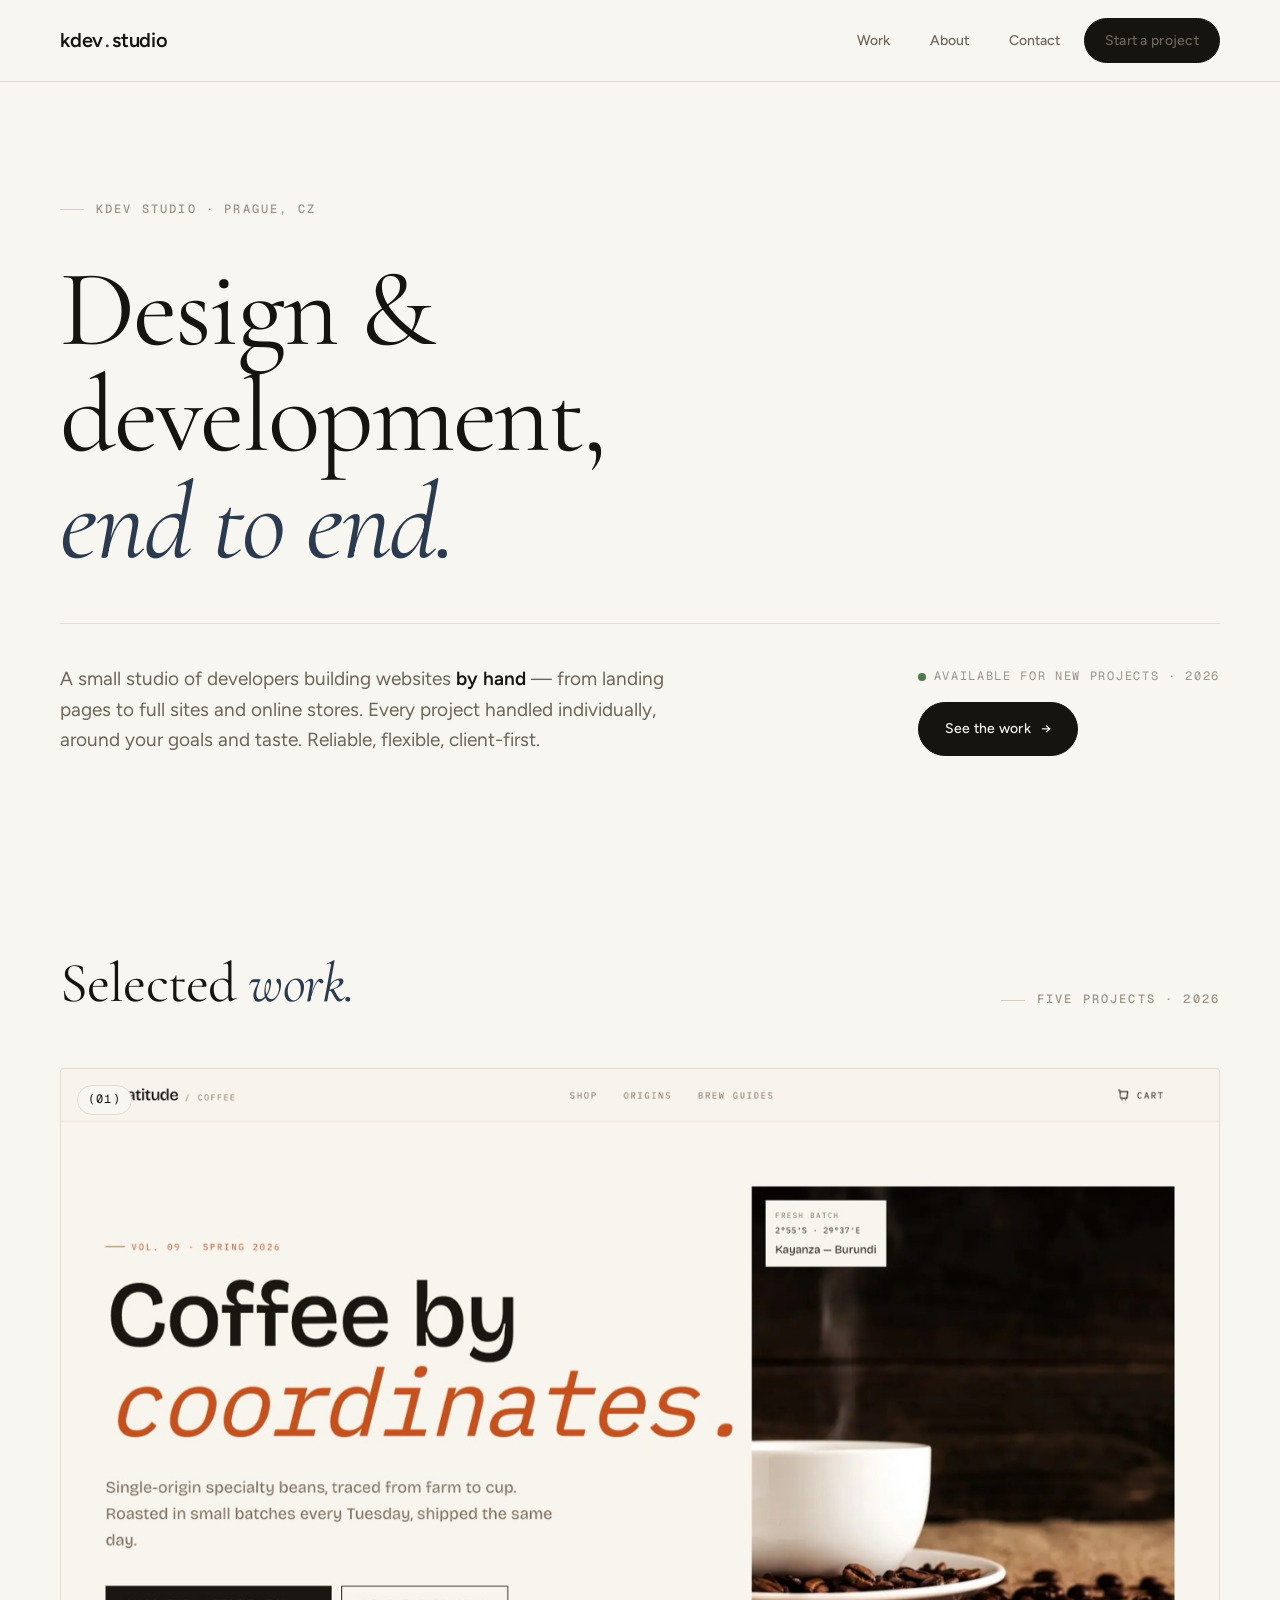
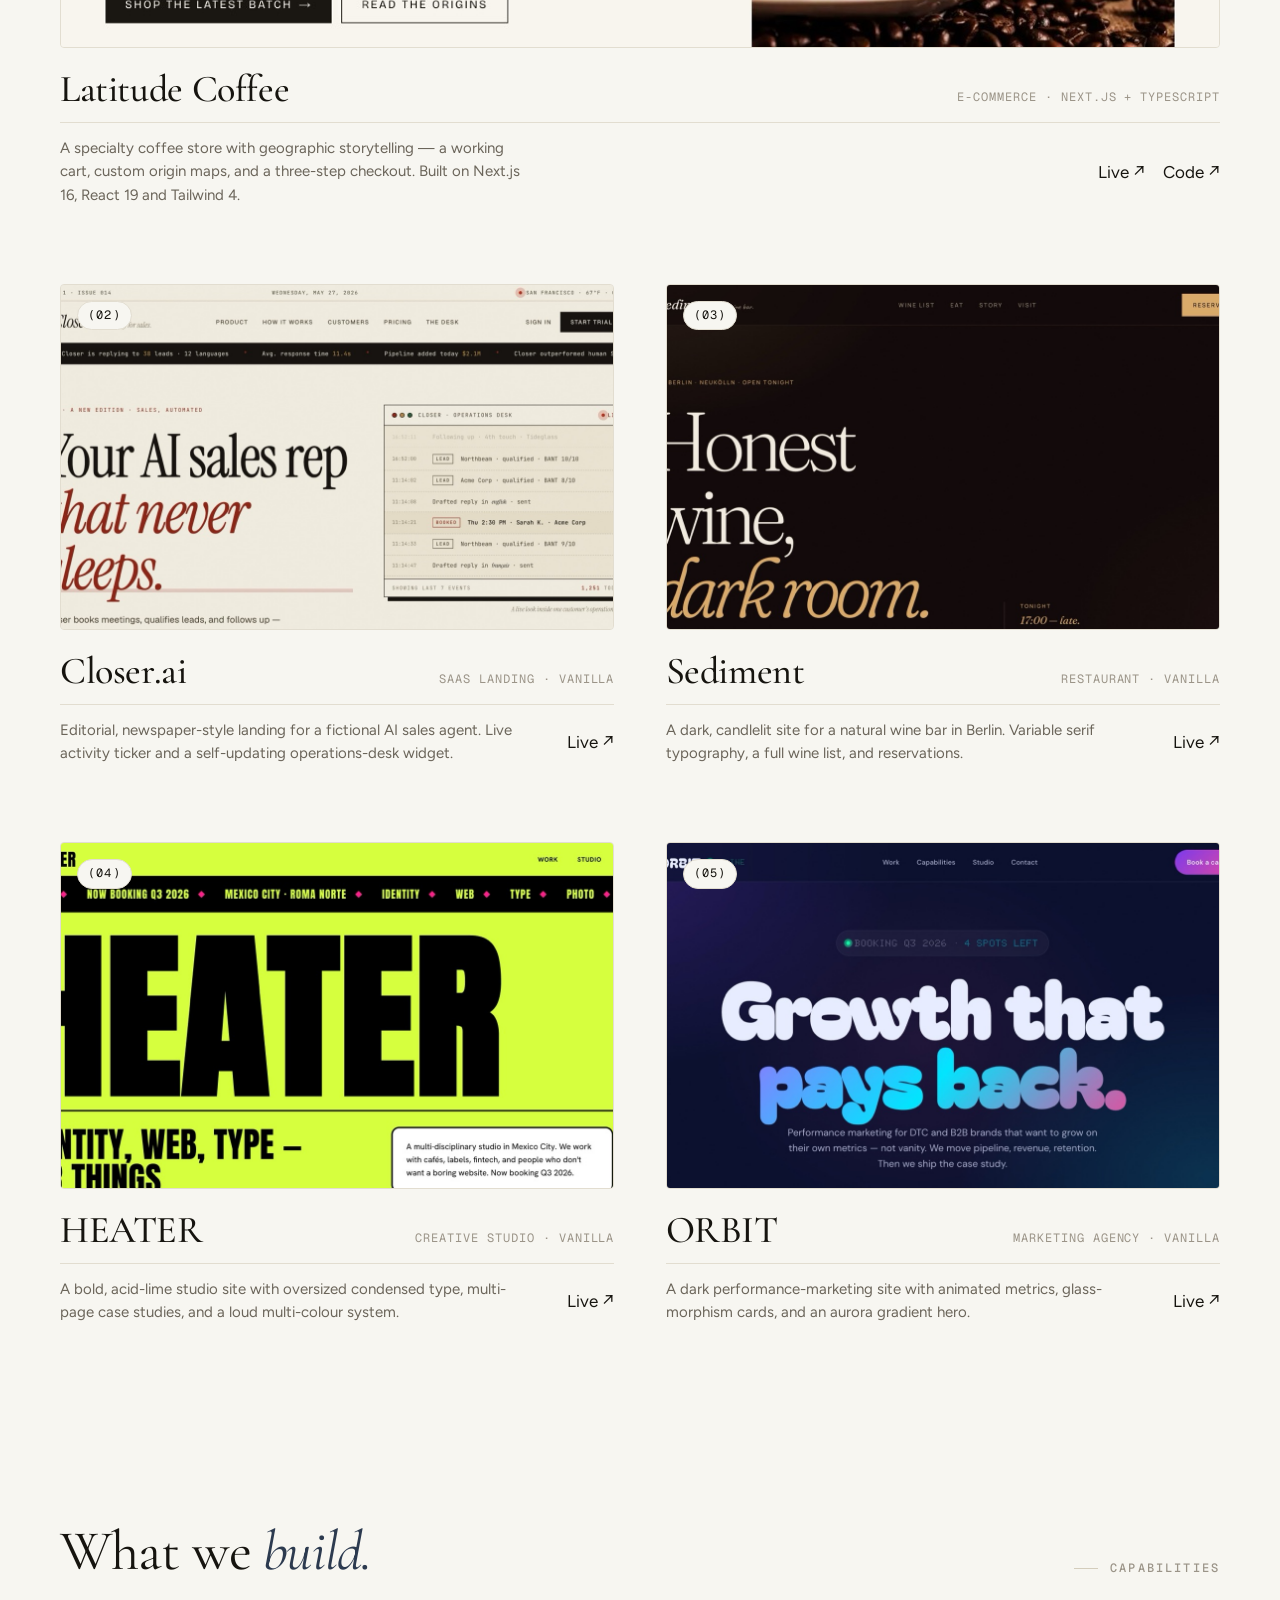
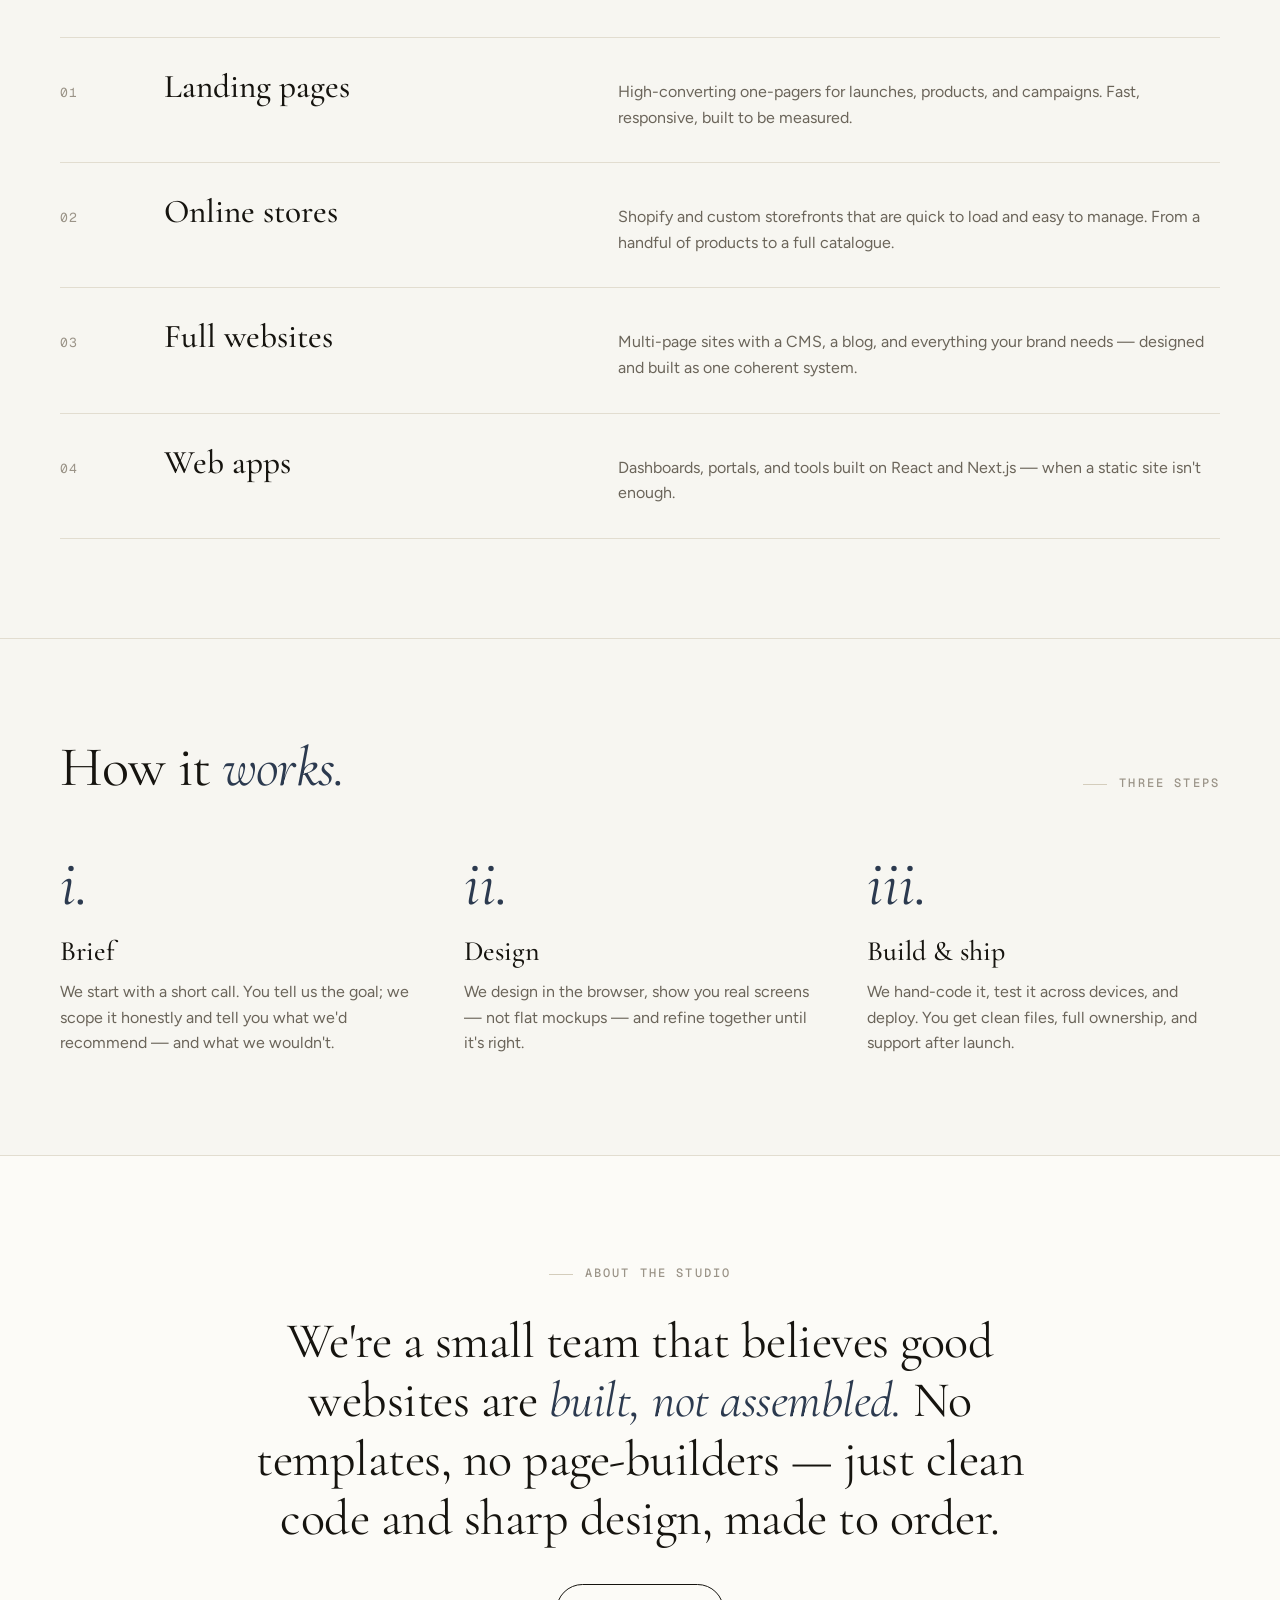
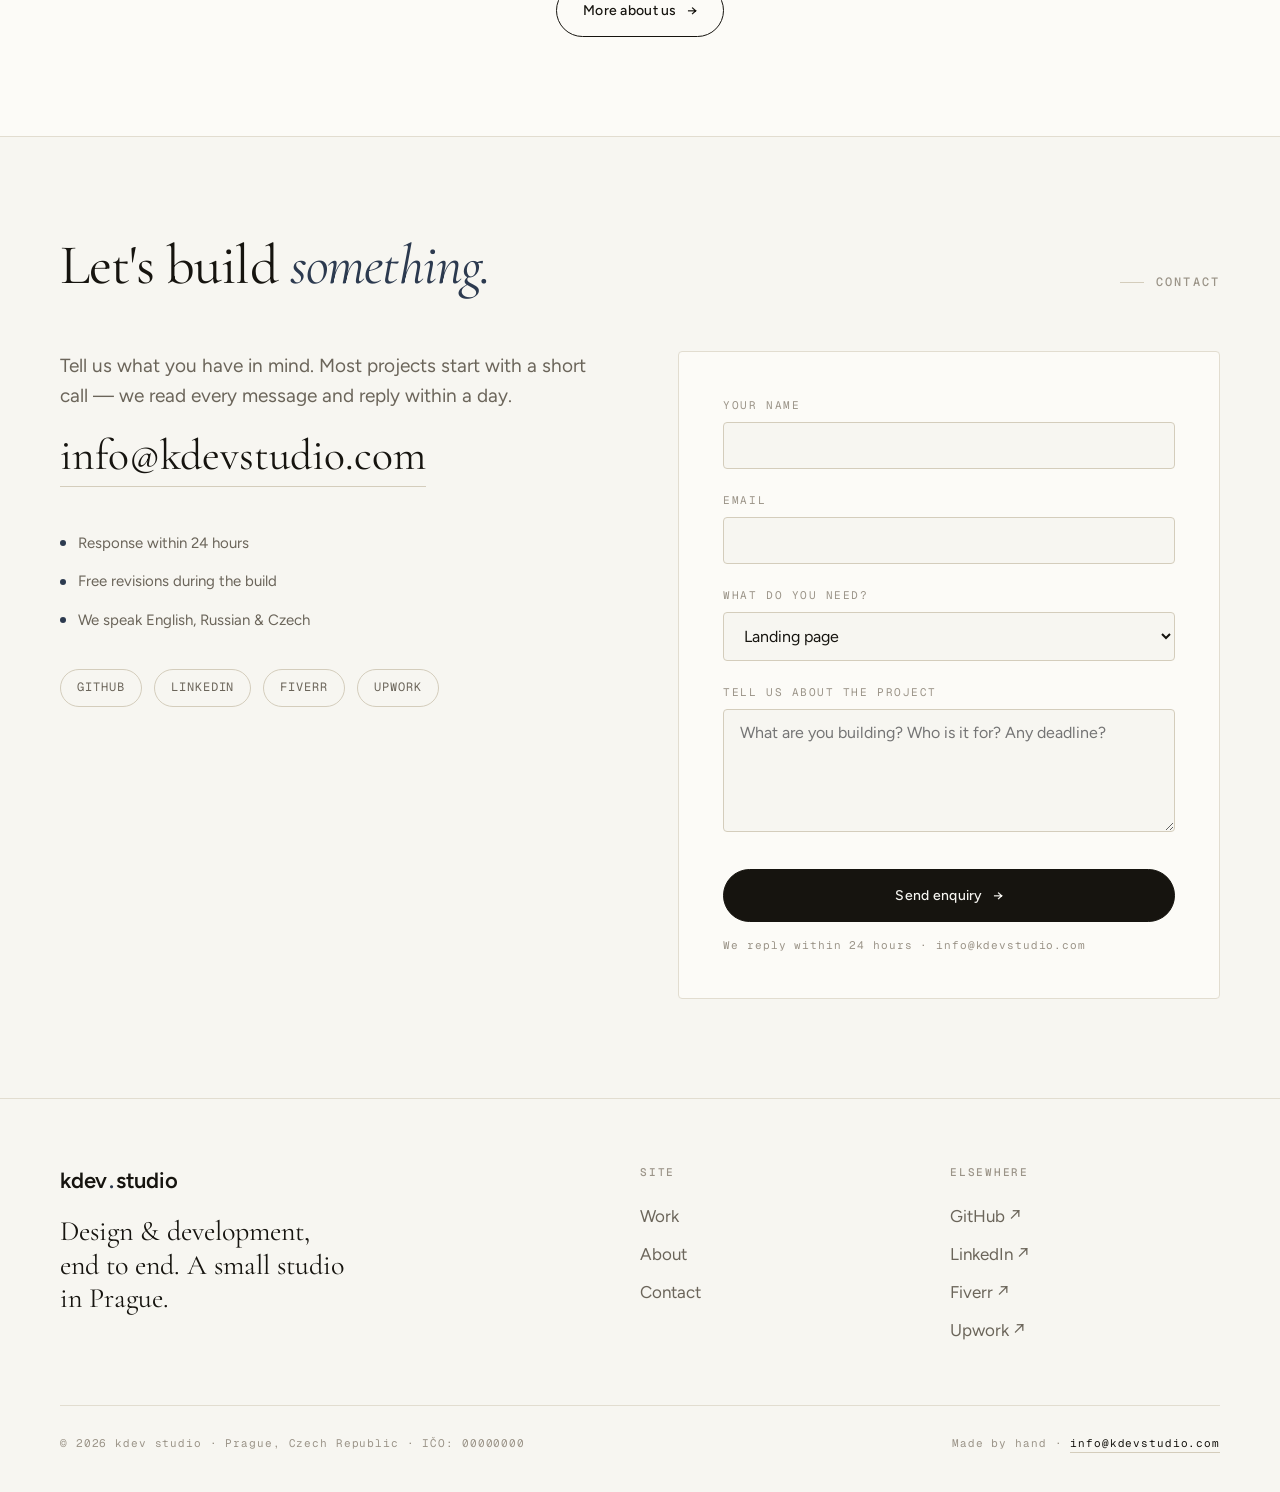
==== index.html @ 267a888e "init: kdev studio portfolio site Portfolio site for kdev studio — a small dev team in Prague. Galler" ====
<!DOCTYPE html>
<html lang="en">
<head>
  <meta charset="UTF-8" />
  <meta name="viewport" content="width=device-width, initial-scale=1" />
  <title>kdev studio — Design &amp; development, end to end.</title>
  <meta name="description" content="kdev studio is a small team of developers building websites by hand — landing pages, online stores, and full sites. Based in Prague. Reliable, flexible, client-first." />
  <link rel="icon" type="image/svg+xml" href="favicon.svg" />

  <meta property="og:title" content="kdev studio — Design & development, end to end." />
  <meta property="og:description" content="A small studio of developers building websites by hand. Landing pages, online stores, full sites. Prague." />
  <meta property="og:type" content="website" />

  <link rel="preconnect" href="https://fonts.googleapis.com" />
  <link rel="preconnect" href="https://fonts.gstatic.com" crossorigin />
  <link href="https://fonts.googleapis.com/css2?family=Cormorant+Garamond:ital,wght@0,400;0,500;0,600;1,400;1,500;1,600&family=Figtree:wght@300;400;500;600&family=Geist+Mono:wght@400;500&display=swap" rel="stylesheet" />

  <script>document.documentElement.classList.add('js');</script>
  <link rel="stylesheet" href="styles.css" />

  <script type="application/ld+json">
  {
    "@context": "https://schema.org",
    "@type": "Organization",
    "name": "kdev studio",
    "url": "https://kdevstudio.com",
    "email": "info@kdevstudio.com",
    "description": "A small studio of developers building websites by hand — landing pages, online stores, and full sites.",
    "address": {
      "@type": "PostalAddress",
      "addressLocality": "Prague",
      "addressCountry": "CZ"
    }
  }
  </script>
</head>
<body>

  <!-- ============================ HEADER ============================ -->
  <header class="site-header">
    <div class="site-header__inner">
      <a href="/" class="brand"><span>kdev</span><span class="brand__dot">.</span><span>studio</span></a>
      <nav class="site-nav" aria-label="Primary">
        <a href="#work">Work</a>
        <a href="about.html">About</a>
        <a href="#contact">Contact</a>
        <a href="#contact" class="btn btn--solid">Start a project</a>
      </nav>
      <button class="menu-toggle" aria-label="Toggle menu" aria-expanded="false">
        <svg width="18" height="18" viewBox="0 0 18 18" aria-hidden="true"><path d="M2 5h14M2 9h14M2 13h14" stroke="currentColor" stroke-width="1.6" fill="none"/></svg>
      </button>
    </div>
  </header>

  <main>

    <!-- ============================ HERO ============================ -->
    <section class="hero">
      <div class="hero__inner">
        <p class="eyebrow hero__eyebrow">kdev studio · Prague, CZ</p>
        <h1 class="hero__title">Design &amp; development, <em>end to end.</em></h1>

        <div class="hero__bottom">
          <p class="hero__lead">
            A small studio of developers building websites <strong>by hand</strong> — from landing pages to full sites and online stores. Every project handled individually, around your goals and taste. Reliable, flexible, client-first.
          </p>
          <div class="hero__cta">
            <span class="hero__status">Available for new projects · 2026</span>
            <a href="#work" class="btn btn--solid">See the work <span class="arrow">→</span></a>
          </div>
        </div>
      </div>
    </section>

    <!-- ============================ SELECTED WORK ============================ -->
    <section class="section" id="work">
      <div class="wrap">
        <header class="section__head">
          <h2 class="section__title">Selected <em>work.</em></h2>
          <p class="eyebrow">Five projects · 2026</p>
        </header>

        <div class="cases">

          <!-- CASE 01 — feature/wide -->
          <a class="case case--wide" href="https://latitude-coffee.vercel.app/" target="_blank" rel="noopener">
            <div class="case__frame">
              <img class="case__img" src="assets/02-latitude.jpeg" alt="Latitude Coffee — e-commerce store homepage" loading="eager" />
              <span class="case__index">(01)</span>
            </div>
            <div class="case__meta">
              <span class="case__name">Latitude Coffee</span>
              <span class="case__type">E-commerce · Next.js + TypeScript</span>
            </div>
            <div class="case__foot">
              <p class="case__desc">A specialty coffee store with geographic storytelling — a working cart, custom origin maps, and a three-step checkout. Built on Next.js 16, React 19 and Tailwind 4.</p>
              <span class="case__links">
                <span>Live ↗</span>
                <span onclick="event.preventDefault();window.open('https://github.com/KlaosY/latitude-coffee','_blank')">Code ↗</span>
              </span>
            </div>
          </a>

          <!-- CASE 02 -->
          <a class="case" href="https://closer-ai-landing.vercel.app/" target="_blank" rel="noopener">
            <div class="case__frame">
              <img class="case__img" src="assets/01-closer.jpeg" alt="Closer.ai — AI SaaS landing page" />
              <span class="case__index">(02)</span>
            </div>
            <div class="case__meta">
              <span class="case__name">Closer.ai</span>
              <span class="case__type">SaaS landing · Vanilla</span>
            </div>
            <div class="case__foot">
              <p class="case__desc">Editorial, newspaper-style landing for a fictional AI sales agent. Live activity ticker and a self-updating operations-desk widget.</p>
              <span class="case__links"><span>Live ↗</span></span>
            </div>
          </a>

          <!-- CASE 03 -->
          <a class="case" href="https://sediment-wine-bar-psi.vercel.app/" target="_blank" rel="noopener">
            <div class="case__frame">
              <img class="case__img" src="assets/03-sediment.jpeg" alt="Sediment — natural wine bar website" />
              <span class="case__index">(03)</span>
            </div>
            <div class="case__meta">
              <span class="case__name">Sediment</span>
              <span class="case__type">Restaurant · Vanilla</span>
            </div>
            <div class="case__foot">
              <p class="case__desc">A dark, candlelit site for a natural wine bar in Berlin. Variable serif typography, a full wine list, and reservations.</p>
              <span class="case__links"><span>Live ↗</span></span>
            </div>
          </a>

          <!-- CASE 04 -->
          <a class="case" href="https://heater-studio.vercel.app/" target="_blank" rel="noopener">
            <div class="case__frame">
              <img class="case__img" src="assets/04-heater.jpeg" alt="HEATER — creative studio website" />
              <span class="case__index">(04)</span>
            </div>
            <div class="case__meta">
              <span class="case__name">HEATER</span>
              <span class="case__type">Creative studio · Vanilla</span>
            </div>
            <div class="case__foot">
              <p class="case__desc">A bold, acid-lime studio site with oversized condensed type, multi-page case studies, and a loud multi-colour system.</p>
              <span class="case__links"><span>Live ↗</span></span>
            </div>
          </a>

          <!-- CASE 05 -->
          <a class="case" href="https://heater-studio-l91k.vercel.app/" target="_blank" rel="noopener">
            <div class="case__frame">
              <img class="case__img" src="assets/05-orbit.jpeg" alt="ORBIT — performance marketing agency website" />
              <span class="case__index">(05)</span>
            </div>
            <div class="case__meta">
              <span class="case__name">ORBIT</span>
              <span class="case__type">Marketing agency · Vanilla</span>
            </div>
            <div class="case__foot">
              <p class="case__desc">A dark performance-marketing site with animated metrics, glass-morphism cards, and an aurora gradient hero.</p>
              <span class="case__links"><span>Live ↗</span></span>
            </div>
          </a>

        </div>
      </div>
    </section>

    <!-- ============================ CAPABILITIES ============================ -->
    <section class="section" id="services">
      <div class="wrap">
        <header class="section__head">
          <h2 class="section__title">What we <em>build.</em></h2>
          <p class="eyebrow">Capabilities</p>
        </header>

        <div class="caps">
          <div class="cap reveal">
            <span class="cap__num">01</span>
            <h3 class="cap__name">Landing pages</h3>
            <p class="cap__desc">High-converting one-pagers for launches, products, and campaigns. Fast, responsive, built to be measured.</p>
          </div>
          <div class="cap reveal">
            <span class="cap__num">02</span>
            <h3 class="cap__name">Online stores</h3>
            <p class="cap__desc">Shopify and custom storefronts that are quick to load and easy to manage. From a handful of products to a full catalogue.</p>
          </div>
          <div class="cap reveal">
            <span class="cap__num">03</span>
            <h3 class="cap__name">Full websites</h3>
            <p class="cap__desc">Multi-page sites with a CMS, a blog, and everything your brand needs — designed and built as one coherent system.</p>
          </div>
          <div class="cap reveal">
            <span class="cap__num">04</span>
            <h3 class="cap__name">Web apps</h3>
            <p class="cap__desc">Dashboards, portals, and tools built on React and Next.js — when a static site isn't enough.</p>
          </div>
        </div>
      </div>
    </section>

    <!-- ============================ HOW IT WORKS ============================ -->
    <section class="section" style="border-top: 1px solid var(--hair);">
      <div class="wrap">
        <header class="section__head">
          <h2 class="section__title">How it <em>works.</em></h2>
          <p class="eyebrow">Three steps</p>
        </header>

        <div class="steps">
          <div class="step reveal">
            <div class="step__num">i.</div>
            <h3 class="step__title">Brief</h3>
            <p class="step__desc">We start with a short call. You tell us the goal; we scope it honestly and tell you what we'd recommend — and what we wouldn't.</p>
          </div>
          <div class="step reveal">
            <div class="step__num">ii.</div>
            <h3 class="step__title">Design</h3>
            <p class="step__desc">We design in the browser, show you real screens — not flat mockups — and refine together until it's right.</p>
          </div>
          <div class="step reveal">
            <div class="step__num">iii.</div>
            <h3 class="step__title">Build &amp; ship</h3>
            <p class="step__desc">We hand-code it, test it across devices, and deploy. You get clean files, full ownership, and support after launch.</p>
          </div>
        </div>
      </div>
    </section>

    <!-- ============================ ABOUT TEASER ============================ -->
    <section class="about-teaser">
      <div class="about-teaser__inner">
        <p class="eyebrow" style="justify-content: center; margin-bottom: 28px;">About the studio</p>
        <p class="about-teaser__quote">
          We're a small team that believes good websites are <em>built, not assembled.</em> No templates, no page-builders — just clean code and sharp design, made to order.
        </p>
        <a href="about.html" class="btn">More about us <span class="arrow">→</span></a>
      </div>
    </section>

    <!-- ============================ CONTACT ============================ -->
    <section class="section" id="contact">
      <div class="wrap">
        <header class="section__head">
          <h2 class="section__title">Let's build <em>something.</em></h2>
          <p class="eyebrow">Contact</p>
        </header>

        <div class="contact__grid">
          <div class="contact__aside">
            <p style="font-size: 19px; line-height: 1.6; color: var(--ink-2); max-width: 44ch;">
              Tell us what you have in mind. Most projects start with a short call — we read every message and reply within a day.
            </p>
            <a href="mailto:info@kdevstudio.com" class="contact__email">info@kdevstudio.com</a>

            <ul class="trust">
              <li>Response within 24 hours</li>
              <li>Free revisions during the build</li>
              <li>We speak English, Russian &amp; Czech</li>
            </ul>

            <div class="socials" aria-label="Social profiles">
              <a href="https://github.com/KlaosY" target="_blank" rel="noopener">GitHub</a>
              <!-- TODO: заменить # на реальные ссылки когда профили готовы -->
              <a href="#" data-social="linkedin">LinkedIn</a>
              <a href="#" data-social="fiverr">Fiverr</a>
              <a href="#" data-social="upwork">Upwork</a>
            </div>
          </div>

          <!-- Web3Forms form. Replace access_key value with the real key. -->
          <form class="form" action="https://api.web3forms.com/submit" method="POST">
            <input type="hidden" name="access_key" value="REPLACE_WITH_WEB3FORMS_KEY" />
            <input type="hidden" name="subject" value="New enquiry from kdevstudio.com" />
            <input type="hidden" name="from_name" value="kdev studio website" />
            <!-- honeypot -->
            <input type="checkbox" name="botcheck" class="hp" tabindex="-1" autocomplete="off" />

            <div class="field">
              <label for="f-name">Your name</label>
              <input id="f-name" name="name" type="text" autocomplete="name" required />
            </div>
            <div class="field">
              <label for="f-email">Email</label>
              <input id="f-email" name="email" type="email" autocomplete="email" required />
            </div>
            <div class="field">
              <label for="f-type">What do you need?</label>
              <select id="f-type" name="project_type">
                <option>Landing page</option>
                <option>Online store</option>
                <option>Full website</option>
                <option>Web app</option>
                <option>Not sure yet</option>
              </select>
            </div>
            <div class="field">
              <label for="f-msg">Tell us about the project</label>
              <textarea id="f-msg" name="message" rows="5" placeholder="What are you building? Who is it for? Any deadline?"></textarea>
            </div>

            <button type="submit" class="btn btn--solid form__submit">Send enquiry <span class="arrow">→</span></button>
            <p class="form__note">We reply within 24 hours · info@kdevstudio.com</p>
          </form>

          <div class="form__success" hidden>
            <p class="form__success-title">Thank you.</p>
            <p style="color: var(--ink-2); font-size: 16px; line-height: 1.6;">
              Your message is on its way to us. We'll get back to you within one business day.
            </p>
          </div>
        </div>
      </div>
    </section>

  </main>

  <!-- ============================ FOOTER ============================ -->
  <footer class="site-footer">
    <div class="wrap">
      <div class="site-footer__top">
        <div>
          <a href="/" class="brand" style="font-size: 22px;"><span>kdev</span><span class="brand__dot">.</span><span>studio</span></a>
          <p class="site-footer__brand" style="margin-top: 16px;">Design &amp; development, end to end. A small studio in Prague.</p>
        </div>
        <div>
          <h6>Site</h6>
          <ul>
            <li><a href="#work">Work</a></li>
            <li><a href="about.html">About</a></li>
            <li><a href="#contact">Contact</a></li>
          </ul>
        </div>
        <div>
          <h6>Elsewhere</h6>
          <ul>
            <li><a href="https://github.com/KlaosY" target="_blank" rel="noopener">GitHub ↗</a></li>
            <li><a href="#" data-social="linkedin">LinkedIn ↗</a></li>
            <li><a href="#" data-social="fiverr">Fiverr ↗</a></li>
            <li><a href="#" data-social="upwork">Upwork ↗</a></li>
          </ul>
        </div>
      </div>
      <div class="site-footer__base">
        <p class="site-footer__legal">© 2026 kdev studio · Prague, Czech Republic · IČO: <span data-ico>00000000</span></p>
        <p class="site-footer__legal">Made by hand · <a href="mailto:info@kdevstudio.com" class="link">info@kdevstudio.com</a></p>
      </div>
    </div>
  </footer>

  <script src="main.js"></script>
</body>
</html>
---- styles.css ----
/* =====================================================
   kdev studio — portfolio site
   Aesthetic: gallery minimalism (warm alabaster + ink)
   ─────────────────────────────────────────────────────
   All design tokens live in :root below.
   To re-theme the whole site, edit only :root.
   ===================================================== */

:root {
  /* ---- Surfaces ---- */
  --paper:      #F7F6F1;   /* page background (warm alabaster) */
  --surface:    #FCFBF7;   /* cards, raised areas */
  --surface-2:  #EFEDE4;   /* subtle fills */

  /* ---- Ink ---- */
  --ink:        #16140F;   /* primary text */
  --ink-2:      #6B655A;   /* secondary text */
  --ink-3:      #9B9488;   /* tertiary / captions */

  /* ---- Accent (single, muted) ---- */
  --accent:     #2C3A4F;   /* ink-blue */
  --accent-2:   #46596F;   /* hover */

  /* ---- Lines ---- */
  --hair:       #E2DDD0;   /* hairline borders */
  --hair-2:     #D4CDBC;

  /* ---- Type ---- */
  --serif:  'Cormorant Garamond', Georgia, 'Times New Roman', serif;
  --sans:   'Figtree', -apple-system, BlinkMacSystemFont, system-ui, sans-serif;
  --mono:   'Geist Mono', ui-monospace, Menlo, monospace;

  /* ---- Spacing / layout ---- */
  --container: 1240px;
  --container-narrow: 920px;
  --gutter: 40px;
  --gutter-sm: 22px;
  --section-y: clamp(72px, 11vh, 160px);

  /* ---- Radius ---- */
  --radius: 4px;

  /* ---- Motion ---- */
  --ease: cubic-bezier(.2, .7, .2, 1);
  --dur: 0.45s;
}

/* =====================================================
   Reset
   ===================================================== */

*, *::before, *::after { box-sizing: border-box; margin: 0; padding: 0; }

html { scroll-behavior: smooth; -webkit-text-size-adjust: 100%; }

body {
  background: var(--paper);
  color: var(--ink);
  font-family: var(--sans);
  font-size: 17px;
  font-weight: 400;
  line-height: 1.65;
  -webkit-font-smoothing: antialiased;
  -moz-osx-font-smoothing: grayscale;
  min-height: 100vh;
}

a { color: inherit; text-decoration: none; }
ul, ol { list-style: none; }
img { max-width: 100%; display: block; }
button { font: inherit; cursor: pointer; background: none; border: none; color: inherit; }

::selection { background: var(--accent); color: var(--paper); }

.sr-only {
  position: absolute; width: 1px; height: 1px;
  padding: 0; margin: -1px; overflow: hidden;
  clip: rect(0,0,0,0); white-space: nowrap; border: 0;
}

/* =====================================================
   Reusable primitives
   ===================================================== */

.wrap {
  max-width: var(--container);
  margin: 0 auto;
  padding: 0 var(--gutter);
}

.wrap--narrow { max-width: var(--container-narrow); }

/* eyebrow / small label */
.eyebrow {
  font-family: var(--mono);
  font-size: 12px;
  font-weight: 500;
  letter-spacing: 0.18em;
  text-transform: uppercase;
  color: var(--ink-3);
  display: inline-flex;
  align-items: center;
  gap: 12px;
}
.eyebrow::before {
  content: "";
  width: 24px; height: 1px;
  background: var(--hair-2);
}

/* big serif display heading */
.display {
  font-family: var(--serif);
  font-weight: 400;
  line-height: 1.02;
  letter-spacing: -0.01em;
  color: var(--ink);
}

.display em {
  font-style: italic;
  color: var(--accent);
}

/* hairline divider */
.hr {
  border: 0;
  border-top: 1px solid var(--hair);
}

/* buttons */
.btn {
  display: inline-flex;
  align-items: center;
  gap: 10px;
  padding: 14px 26px;
  font-family: var(--sans);
  font-size: 14px;
  font-weight: 500;
  letter-spacing: 0.02em;
  border: 1px solid var(--ink);
  border-radius: 999px;
  color: var(--ink);
  background: transparent;
  transition: background var(--dur) var(--ease), color var(--dur) var(--ease),
              border-color var(--dur) var(--ease), transform var(--dur) var(--ease);
}
.btn:hover {
  background: var(--ink);
  color: var(--paper);
}

.btn--solid {
  background: var(--ink);
  color: var(--paper);
}
.btn--solid:hover {
  background: var(--accent);
  border-color: var(--accent);
}

.btn .arrow { transition: transform var(--dur) var(--ease); }
.btn:hover .arrow { transform: translateX(4px); }

/* inline text link with underline */
.link {
  color: var(--ink);
  border-bottom: 1px solid var(--hair-2);
  padding-bottom: 2px;
  transition: border-color var(--dur) var(--ease), color var(--dur) var(--ease);
}
.link:hover { border-color: var(--accent); color: var(--accent); }

/* =====================================================
   Header
   ===================================================== */

.site-header {
  position: sticky;
  top: 0;
  z-index: 50;
  background: color-mix(in srgb, var(--paper) 88%, transparent);
  backdrop-filter: blur(10px);
  -webkit-backdrop-filter: blur(10px);
  border-bottom: 1px solid var(--hair);
}

.site-header__inner {
  max-width: var(--container);
  margin: 0 auto;
  padding: 18px var(--gutter);
  display: flex;
  align-items: center;
  justify-content: space-between;
  gap: 24px;
}

.brand {
  display: inline-flex;
  align-items: baseline;
  gap: 2px;
  font-family: var(--sans);
  font-weight: 600;
  font-size: 20px;
  letter-spacing: -0.01em;
  color: var(--ink);
}
.brand__dot { color: var(--accent); }

.site-nav {
  display: flex;
  gap: 8px;
  align-items: center;
}

.site-nav a {
  font-size: 14px;
  font-weight: 500;
  color: var(--ink-2);
  padding: 8px 16px;
  border-radius: 999px;
  transition: color var(--dur) var(--ease), background var(--dur) var(--ease);
}
.site-nav a:hover { color: var(--ink); }
.site-nav a.is-active { color: var(--ink); }

.site-nav .btn { padding: 10px 20px; }

.menu-toggle {
  display: none;
  width: 42px; height: 42px;
  border: 1px solid var(--hair-2);
  border-radius: 999px;
  align-items: center;
  justify-content: center;
}

/* =====================================================
   Hero
   ===================================================== */

.hero {
  padding: clamp(64px, 12vh, 150px) 0 var(--section-y);
}

.hero__inner { max-width: var(--container); margin: 0 auto; padding: 0 var(--gutter); }

.hero__eyebrow { margin-bottom: 36px; }

.hero__title {
  font-family: var(--serif);
  font-weight: 400;
  font-size: clamp(48px, 8.5vw, 132px);
  line-height: 0.98;
  letter-spacing: -0.02em;
  color: var(--ink);
  max-width: 14ch;
  text-wrap: balance;
}

.hero__title em {
  font-style: italic;
  color: var(--accent);
}

.hero__bottom {
  margin-top: 48px;
  display: grid;
  grid-template-columns: 1fr auto;
  gap: 40px;
  align-items: end;
  padding-top: 40px;
  border-top: 1px solid var(--hair);
}

.hero__lead {
  font-size: 19px;
  line-height: 1.6;
  color: var(--ink-2);
  max-width: 52ch;
}

.hero__lead strong { color: var(--ink); font-weight: 600; }

.hero__cta {
  display: flex;
  flex-direction: column;
  gap: 16px;
  align-items: flex-start;
}

.hero__status {
  font-family: var(--mono);
  font-size: 12px;
  letter-spacing: 0.14em;
  text-transform: uppercase;
  color: var(--ink-3);
  display: inline-flex;
  align-items: center;
  gap: 8px;
}
.hero__status::before {
  content: "";
  width: 8px; height: 8px;
  border-radius: 50%;
  background: #4E7A4E;
  box-shadow: 0 0 0 0 rgba(78,122,78,0.5);
  animation: pulse 2.4s var(--ease) infinite;
}
@keyframes pulse {
  0%   { box-shadow: 0 0 0 0 rgba(78,122,78,0.45); }
  70%  { box-shadow: 0 0 0 8px rgba(78,122,78,0); }
  100% { box-shadow: 0 0 0 0 rgba(78,122,78,0); }
}

/* =====================================================
   Section scaffolding
   ===================================================== */

.section { padding: var(--section-y) 0; }

.section__head {
  display: flex;
  align-items: baseline;
  justify-content: space-between;
  gap: 32px;
  margin-bottom: 56px;
  flex-wrap: wrap;
}

.section__title {
  font-family: var(--serif);
  font-weight: 400;
  font-size: clamp(34px, 4.4vw, 60px);
  line-height: 1.04;
  letter-spacing: -0.015em;
  color: var(--ink);
  max-width: 18ch;
  text-wrap: balance;
}
.section__title em { font-style: italic; color: var(--accent); }

/* =====================================================
   Selected work — case gallery
   Each .case is a self-contained, copy-pasteable block.
   To add a 6th project: duplicate one .case and edit.
   ===================================================== */

.cases {
  display: grid;
  grid-template-columns: 1fr 1fr;
  gap: clamp(40px, 6vw, 88px) clamp(32px, 4vw, 56px);
}

/* feature case spans full width */
.case--wide { grid-column: 1 / -1; }

.case {
  display: block;
}

.case__frame {
  position: relative;
  overflow: hidden;
  border: 1px solid var(--hair);
  border-radius: var(--radius);
  background: var(--surface-2);
  aspect-ratio: 16 / 10;
}
.case--wide .case__frame { aspect-ratio: 16 / 8; }

.case__img {
  width: 100%; height: 100%;
  object-fit: cover;
  object-position: top center;
  transition: transform 0.9s var(--ease);
}
.case:hover .case__img { transform: scale(1.025); }

.case__index {
  position: absolute;
  top: 16px; left: 16px;
  font-family: var(--mono);
  font-size: 12px;
  letter-spacing: 0.1em;
  color: var(--ink);
  background: var(--paper);
  border: 1px solid var(--hair);
  padding: 4px 10px;
  border-radius: 999px;
}

.case__meta {
  display: flex;
  align-items: baseline;
  justify-content: space-between;
  gap: 20px;
  margin-top: 22px;
  padding-bottom: 14px;
  border-bottom: 1px solid var(--hair);
}

.case__name {
  font-family: var(--serif);
  font-weight: 500;
  font-size: clamp(26px, 3vw, 38px);
  line-height: 1;
  letter-spacing: -0.01em;
  color: var(--ink);
}

.case__type {
  font-family: var(--mono);
  font-size: 12px;
  letter-spacing: 0.08em;
  text-transform: uppercase;
  color: var(--ink-3);
  text-align: right;
  white-space: nowrap;
}

.case__foot {
  display: flex;
  align-items: center;
  justify-content: space-between;
  gap: 16px;
  margin-top: 14px;
  flex-wrap: wrap;
}

.case__desc {
  font-size: 15px;
  line-height: 1.55;
  color: var(--ink-2);
  max-width: 46ch;
}

.case__links {
  display: inline-flex;
  gap: 18px;
  flex-shrink: 0;
}

.case__links a {
  font-family: var(--mono);
  font-size: 12px;
  letter-spacing: 0.08em;
  text-transform: uppercase;
  color: var(--ink);
  border-bottom: 1px solid var(--hair-2);
  padding-bottom: 3px;
  transition: border-color var(--dur) var(--ease), color var(--dur) var(--ease);
}
.case__links a:hover { color: var(--accent); border-color: var(--accent); }

/* =====================================================
   Capabilities — list with hairlines
   ===================================================== */

.caps { border-top: 1px solid var(--hair); }

.cap {
  display: grid;
  grid-template-columns: 80px 1fr 1.4fr;
  gap: 24px;
  align-items: baseline;
  padding: 32px 0;
  border-bottom: 1px solid var(--hair);
  transition: background var(--dur) var(--ease);
}
.cap:hover { background: var(--surface); }

.cap__num {
  font-family: var(--mono);
  font-size: 13px;
  letter-spacing: 0.1em;
  color: var(--ink-3);
}

.cap__name {
  font-family: var(--serif);
  font-weight: 500;
  font-size: clamp(24px, 2.6vw, 34px);
  line-height: 1.05;
  color: var(--ink);
}

.cap__desc {
  font-size: 16px;
  line-height: 1.6;
  color: var(--ink-2);
}

/* =====================================================
   How it works — 3 steps
   ===================================================== */

.steps {
  display: grid;
  grid-template-columns: repeat(3, 1fr);
  gap: clamp(24px, 4vw, 56px);
}

.step { }

.step__num {
  font-family: var(--serif);
  font-style: italic;
  font-size: 64px;
  line-height: 1;
  color: var(--accent);
  margin-bottom: 20px;
}

.step__title {
  font-family: var(--serif);
  font-weight: 500;
  font-size: 28px;
  line-height: 1.1;
  color: var(--ink);
  margin-bottom: 12px;
}

.step__desc {
  font-size: 16px;
  line-height: 1.6;
  color: var(--ink-2);
}

/* =====================================================
   About teaser
   ===================================================== */

.about-teaser {
  background: var(--surface);
  border-top: 1px solid var(--hair);
  border-bottom: 1px solid var(--hair);
}

.about-teaser__inner {
  max-width: var(--container-narrow);
  margin: 0 auto;
  padding: var(--section-y) var(--gutter);
  text-align: center;
}

.about-teaser__quote {
  font-family: var(--serif);
  font-weight: 400;
  font-size: clamp(28px, 4vw, 50px);
  line-height: 1.18;
  letter-spacing: -0.01em;
  color: var(--ink);
  text-wrap: balance;
  margin-bottom: 36px;
}
.about-teaser__quote em { font-style: italic; color: var(--accent); }

/* =====================================================
   Contact
   ===================================================== */

.contact__grid {
  display: grid;
  grid-template-columns: 1fr 1fr;
  gap: clamp(40px, 6vw, 80px);
}

.contact__aside { }

.contact__email {
  display: inline-block;
  font-family: var(--serif);
  font-size: clamp(28px, 3.4vw, 44px);
  line-height: 1.1;
  color: var(--ink);
  border-bottom: 1px solid var(--hair-2);
  padding-bottom: 6px;
  margin: 20px 0 36px;
  transition: border-color var(--dur) var(--ease), color var(--dur) var(--ease);
}
.contact__email:hover { color: var(--accent); border-color: var(--accent); }

.trust {
  display: flex;
  flex-direction: column;
  gap: 14px;
  margin-top: 8px;
}
.trust li {
  font-size: 15px;
  color: var(--ink-2);
  display: flex;
  align-items: center;
  gap: 12px;
}
.trust li::before {
  content: "";
  width: 6px; height: 6px;
  border-radius: 50%;
  background: var(--accent);
  flex-shrink: 0;
}

/* socials */
.socials {
  display: flex;
  gap: 12px;
  margin-top: 36px;
}
.socials a {
  font-family: var(--mono);
  font-size: 12px;
  letter-spacing: 0.08em;
  text-transform: uppercase;
  color: var(--ink-2);
  border: 1px solid var(--hair-2);
  border-radius: 999px;
  padding: 8px 16px;
  transition: all var(--dur) var(--ease);
}
.socials a:hover { color: var(--ink); border-color: var(--ink); }

/* form */
.form {
  background: var(--surface);
  border: 1px solid var(--hair);
  border-radius: var(--radius);
  padding: clamp(28px, 4vw, 44px);
}

.field { display: block; margin-bottom: 22px; }

.field label {
  display: block;
  font-family: var(--mono);
  font-size: 11px;
  letter-spacing: 0.14em;
  text-transform: uppercase;
  color: var(--ink-3);
  margin-bottom: 8px;
}

.field input,
.field select,
.field textarea {
  width: 100%;
  background: var(--paper);
  border: 1px solid var(--hair-2);
  border-radius: var(--radius);
  padding: 13px 16px;
  font-family: var(--sans);
  font-size: 16px;
  color: var(--ink);
  outline: none;
  transition: border-color var(--dur) var(--ease);
}
.field input:focus,
.field select:focus,
.field textarea:focus { border-color: var(--accent); }

.field textarea { resize: vertical; min-height: 120px; }

/* honeypot hidden field */
.hp { position: absolute; left: -9999px; opacity: 0; height: 0; width: 0; }

.form__submit { width: 100%; justify-content: center; margin-top: 6px; }

.form__note {
  margin-top: 14px;
  font-family: var(--mono);
  font-size: 11px;
  letter-spacing: 0.08em;
  color: var(--ink-3);
}

.form__success {
  text-align: center;
  padding: 32px 0;
}
.form__success-title {
  font-family: var(--serif);
  font-size: 36px;
  color: var(--accent);
  margin-bottom: 12px;
}

/* =====================================================
   Footer
   ===================================================== */

.site-footer {
  border-top: 1px solid var(--hair);
  padding: 64px 0 40px;
}

.site-footer__top {
  display: grid;
  grid-template-columns: 2fr 1fr 1fr;
  gap: 40px;
  margin-bottom: 56px;
}

.site-footer__brand {
  font-family: var(--serif);
  font-size: 28px;
  color: var(--ink);
  max-width: 22ch;
  line-height: 1.2;
}

.site-footer h6 {
  font-family: var(--mono);
  font-size: 11px;
  letter-spacing: 0.16em;
  text-transform: uppercase;
  color: var(--ink-3);
  margin-bottom: 16px;
  font-weight: 500;
}

.site-footer ul li { padding: 5px 0; }
.site-footer ul a { color: var(--ink-2); transition: color var(--dur) var(--ease); }
.site-footer ul a:hover { color: var(--accent); }

.site-footer__base {
  display: flex;
  align-items: center;
  justify-content: space-between;
  gap: 20px;
  padding-top: 28px;
  border-top: 1px solid var(--hair);
  flex-wrap: wrap;
}

.site-footer__legal {
  font-family: var(--mono);
  font-size: 11px;
  letter-spacing: 0.08em;
  color: var(--ink-3);
}

/* =====================================================
   Interior page hero (about)
   ===================================================== */

.page-hero {
  padding: clamp(56px, 9vh, 110px) 0 var(--section-y);
  border-bottom: 1px solid var(--hair);
}
.page-hero__title {
  font-family: var(--serif);
  font-weight: 400;
  font-size: clamp(48px, 9vw, 120px);
  line-height: 1;
  letter-spacing: -0.02em;
  color: var(--ink);
  margin-top: 28px;
  text-wrap: balance;
}
.page-hero__title em { font-style: italic; color: var(--accent); }
.page-hero__lead {
  margin-top: 28px;
  font-size: clamp(18px, 2vw, 22px);
  line-height: 1.6;
  color: var(--ink-2);
  max-width: 58ch;
}

/* prose / about content */
.prose { max-width: 64ch; }
.prose p {
  font-size: 18px;
  line-height: 1.75;
  color: var(--ink-2);
  margin-bottom: 20px;
}
.prose p strong { color: var(--ink); font-weight: 600; }
.prose p em { font-family: var(--serif); font-style: italic; font-size: 1.1em; color: var(--accent); }

/* stack list */
.stack {
  display: grid;
  grid-template-columns: repeat(2, 1fr);
  gap: 1px;
  background: var(--hair);
  border: 1px solid var(--hair);
  border-radius: var(--radius);
  overflow: hidden;
}
.stack__cell {
  background: var(--surface);
  padding: 24px 26px;
}
.stack__cell h4 {
  font-family: var(--mono);
  font-size: 11px;
  letter-spacing: 0.14em;
  text-transform: uppercase;
  color: var(--ink-3);
  margin-bottom: 12px;
}
.stack__cell p {
  font-family: var(--serif);
  font-size: 21px;
  line-height: 1.4;
  color: var(--ink);
}

/* faq */
.faq { border-top: 1px solid var(--hair); max-width: var(--container-narrow); }
.faq__item {
  padding: 28px 0;
  border-bottom: 1px solid var(--hair);
}
.faq__q {
  font-family: var(--serif);
  font-weight: 500;
  font-size: clamp(22px, 2.4vw, 30px);
  line-height: 1.2;
  color: var(--ink);
  margin-bottom: 12px;
}
.faq__a {
  font-size: 16px;
  line-height: 1.7;
  color: var(--ink-2);
  max-width: 68ch;
}

/* =====================================================
   Reveal-on-scroll helper
   ===================================================== */

/* Reveal is intentionally a no-op for content visibility — content is
   always shown. Only the hero gets a gentle one-shot entrance below. */

/* Hero entrance — plays once on load, never hides content for long */
.js .hero__eyebrow,
.js .hero__title,
.js .hero__bottom {
  animation: rise 0.8s var(--ease) both;
}
.js .hero__title  { animation-delay: 0.08s; }
.js .hero__bottom { animation-delay: 0.22s; }

@keyframes rise {
  from { opacity: 0; transform: translateY(14px); }
  to   { opacity: 1; transform: none; }
}

/* respect reduced motion */
@media (prefers-reduced-motion: reduce) {
  * { animation: none !important; scroll-behavior: auto !important; }
}

/* =====================================================
   Responsive
   ===================================================== */

@media (max-width: 900px) {
  :root { --gutter: var(--gutter-sm); }

  .site-nav { display: none; }
  .menu-toggle { display: inline-flex; }
  .site-header.is-open .site-nav {
    display: flex;
    flex-direction: column;
    align-items: stretch;
    position: absolute;
    top: 100%; left: 0; right: 0;
    background: var(--paper);
    border-bottom: 1px solid var(--hair);
    padding: 16px var(--gutter-sm) 24px;
    gap: 4px;
  }
  .site-header.is-open .site-nav .btn { margin-top: 8px; justify-content: center; }

  .hero__bottom { grid-template-columns: 1fr; gap: 28px; }

  .cases { grid-template-columns: 1fr; }
  .case--wide { grid-column: auto; }
  .case__frame, .case--wide .case__frame { aspect-ratio: 16 / 10; }

  .cap { grid-template-columns: 1fr; gap: 8px; padding: 24px 0; }
  .cap__num { order: -1; }

  .steps { grid-template-columns: 1fr; gap: 36px; }

  .contact__grid { grid-template-columns: 1fr; }

  .stack { grid-template-columns: 1fr; }

  .site-footer__top { grid-template-columns: 1fr 1fr; }
}

@media (max-width: 560px) {
  .case__meta { flex-direction: column; gap: 6px; }
  .case__type { text-align: left; }
  .case__foot { flex-direction: column; align-items: flex-start; gap: 14px; }
  .site-footer__top { grid-template-columns: 1fr; gap: 32px; }
  .site-footer__base { flex-direction: column; align-items: flex-start; }
  .socials { flex-wrap: wrap; }
}
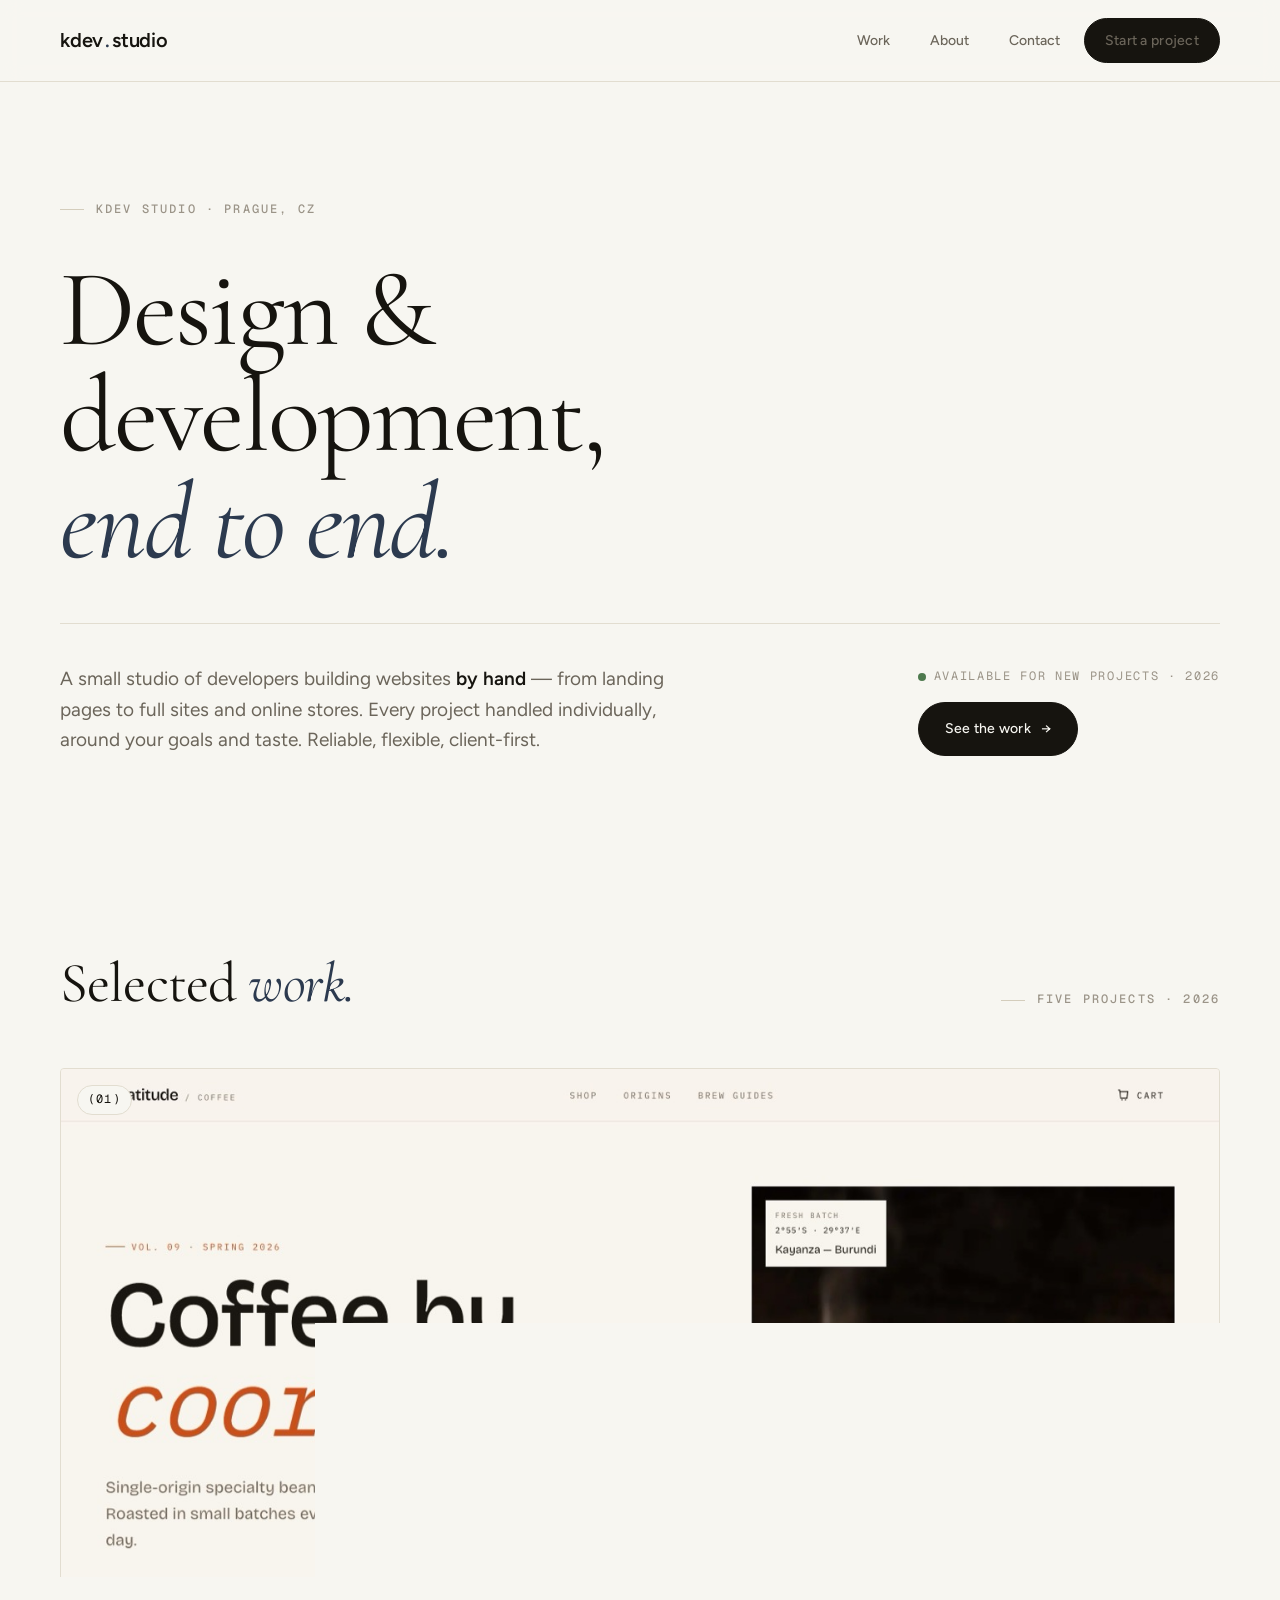
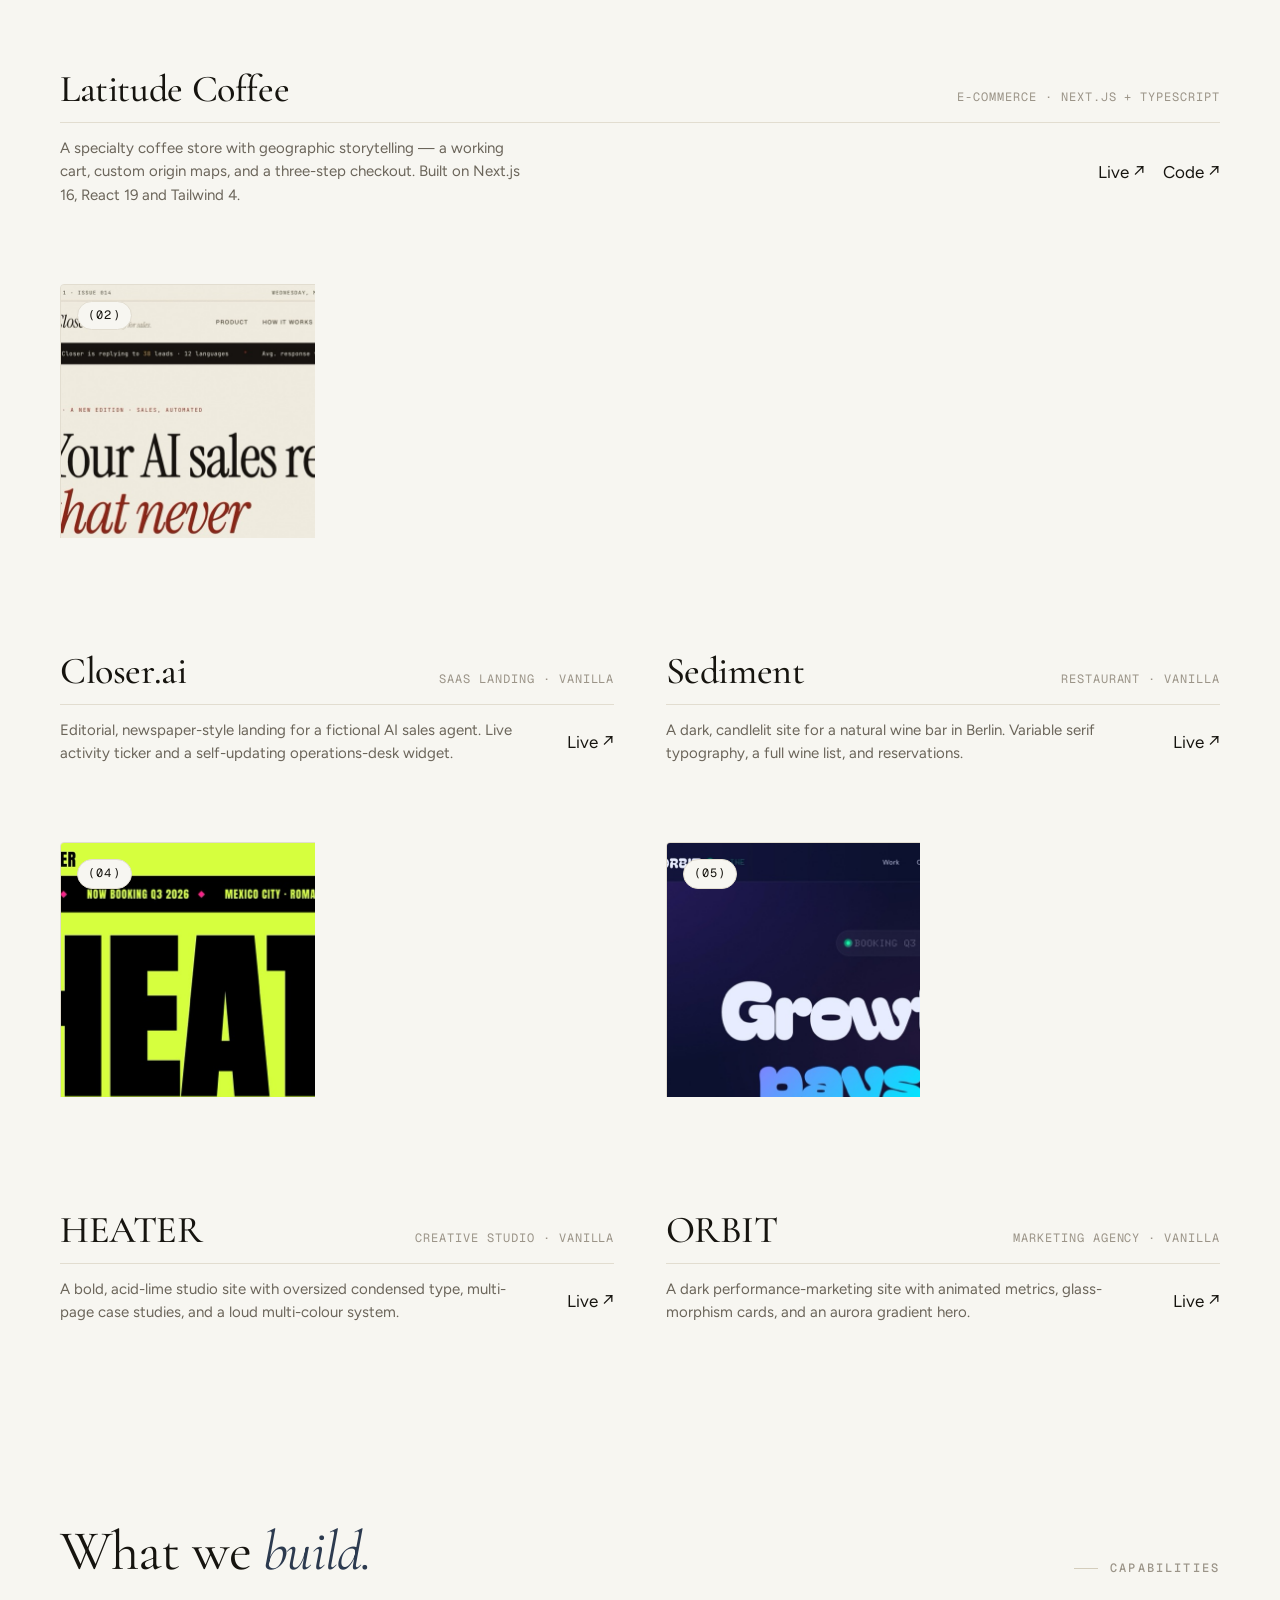
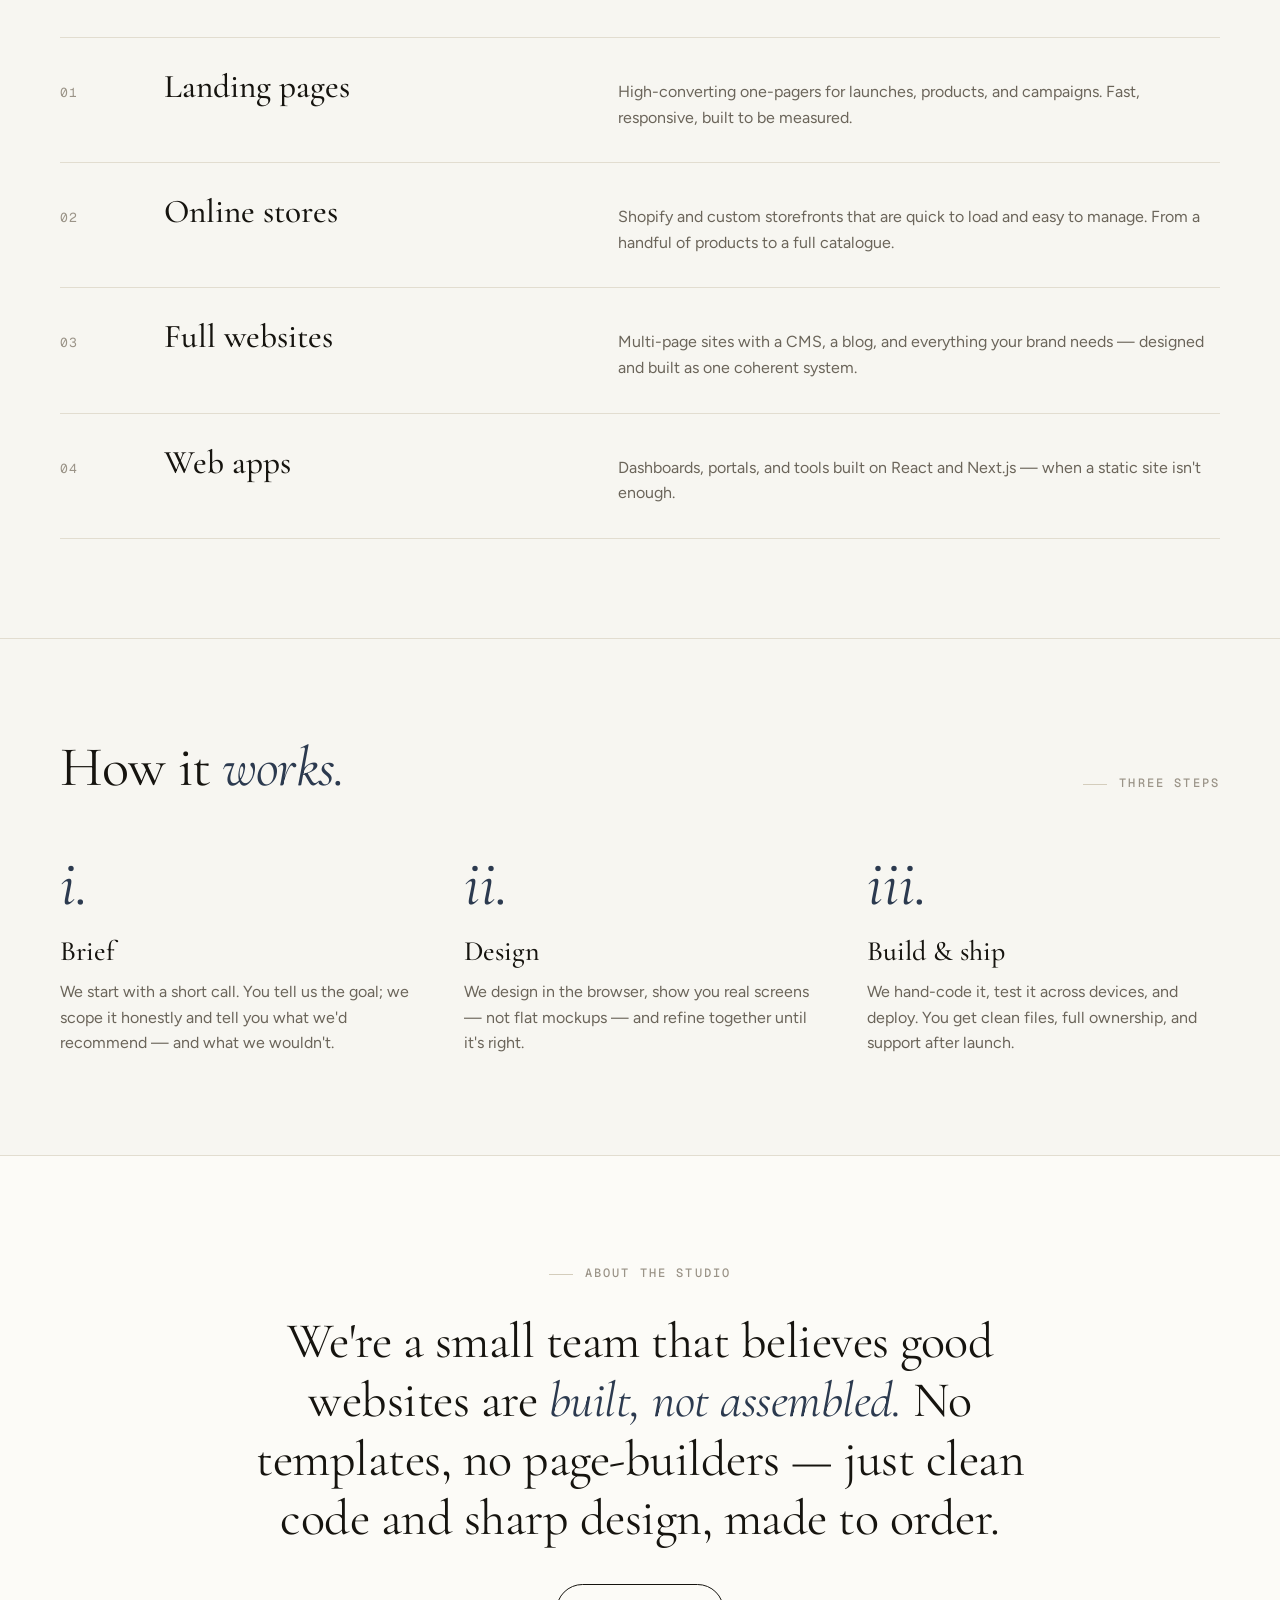
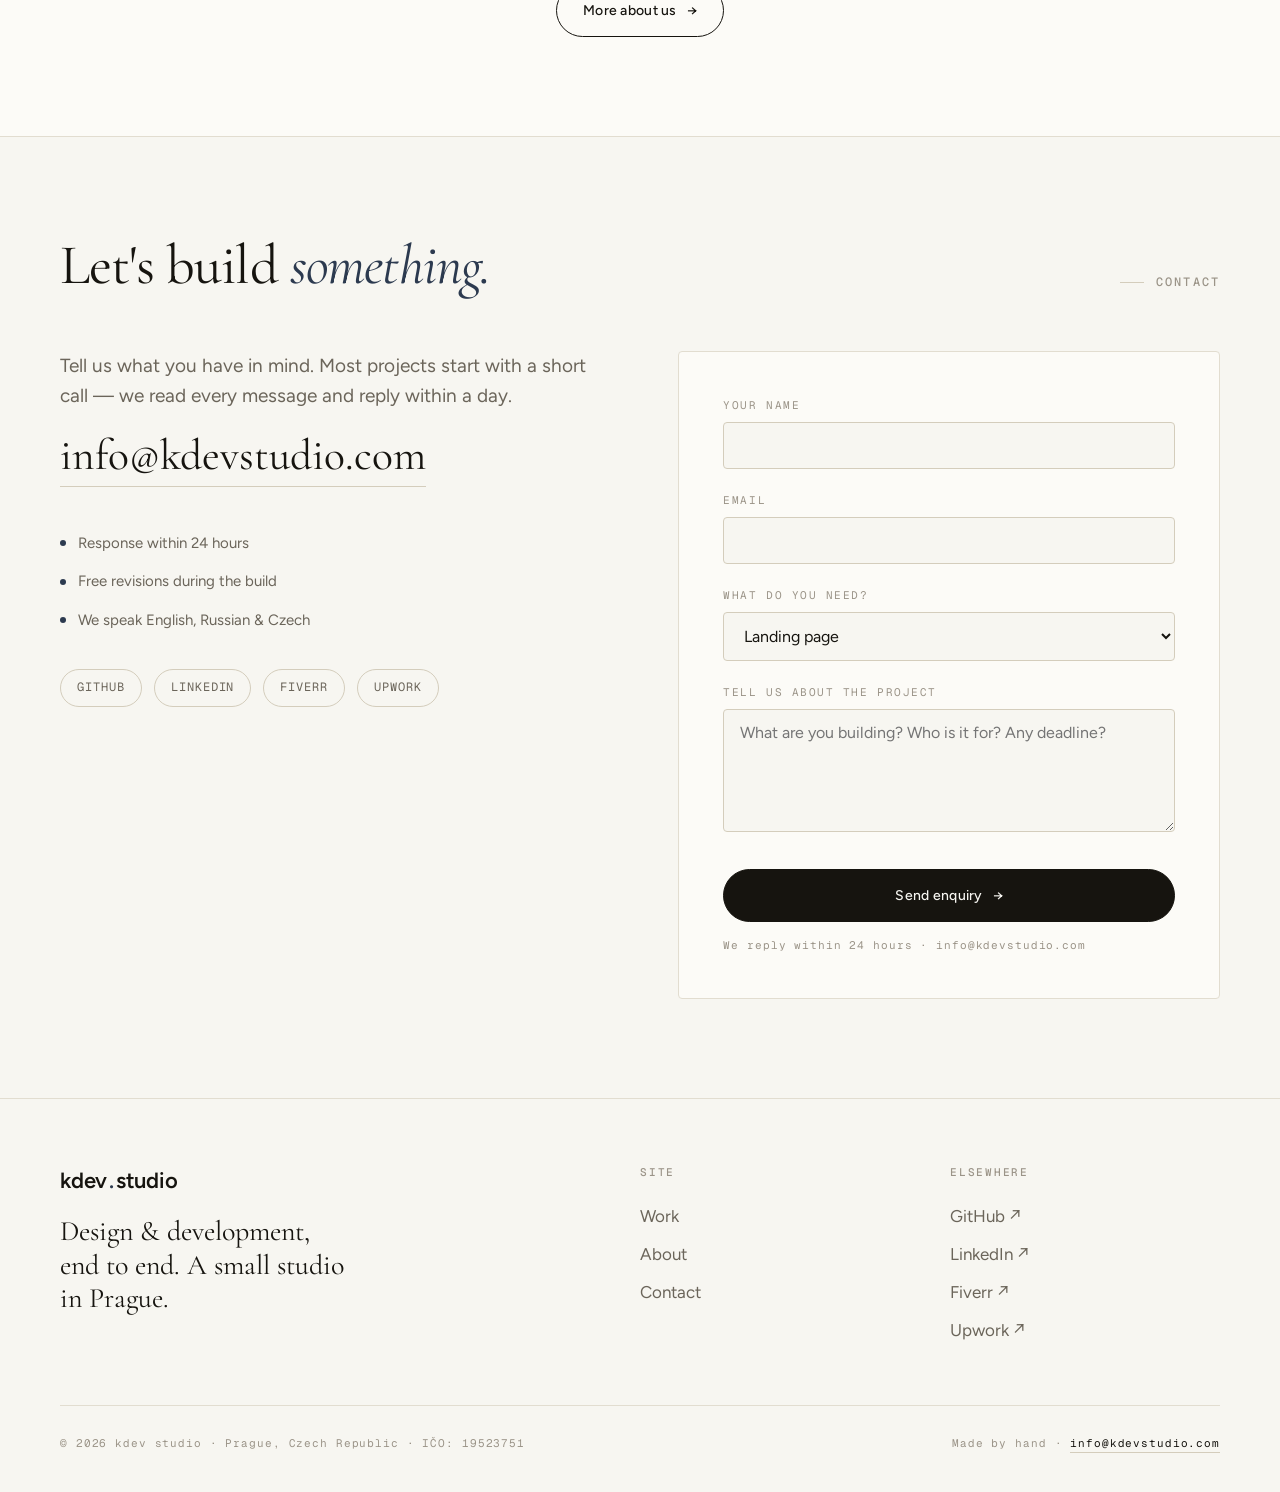
==== commit c1881f0f: "add IČO + social marketing assets - IČO 19523751 in footer (both pages) + main.js CONFIG - LinkedIn " ====
--- a/index.html
+++ b/index.html
@@ -345,7 +345,7 @@
         </div>
       </div>
       <div class="site-footer__base">
-        <p class="site-footer__legal">© 2026 kdev studio · Prague, Czech Republic · IČO: <span data-ico>00000000</span></p>
+        <p class="site-footer__legal">© 2026 kdev studio · Prague, Czech Republic · IČO: <span data-ico>19523751</span></p>
         <p class="site-footer__legal">Made by hand · <a href="mailto:info@kdevstudio.com" class="link">info@kdevstudio.com</a></p>
       </div>
     </div>
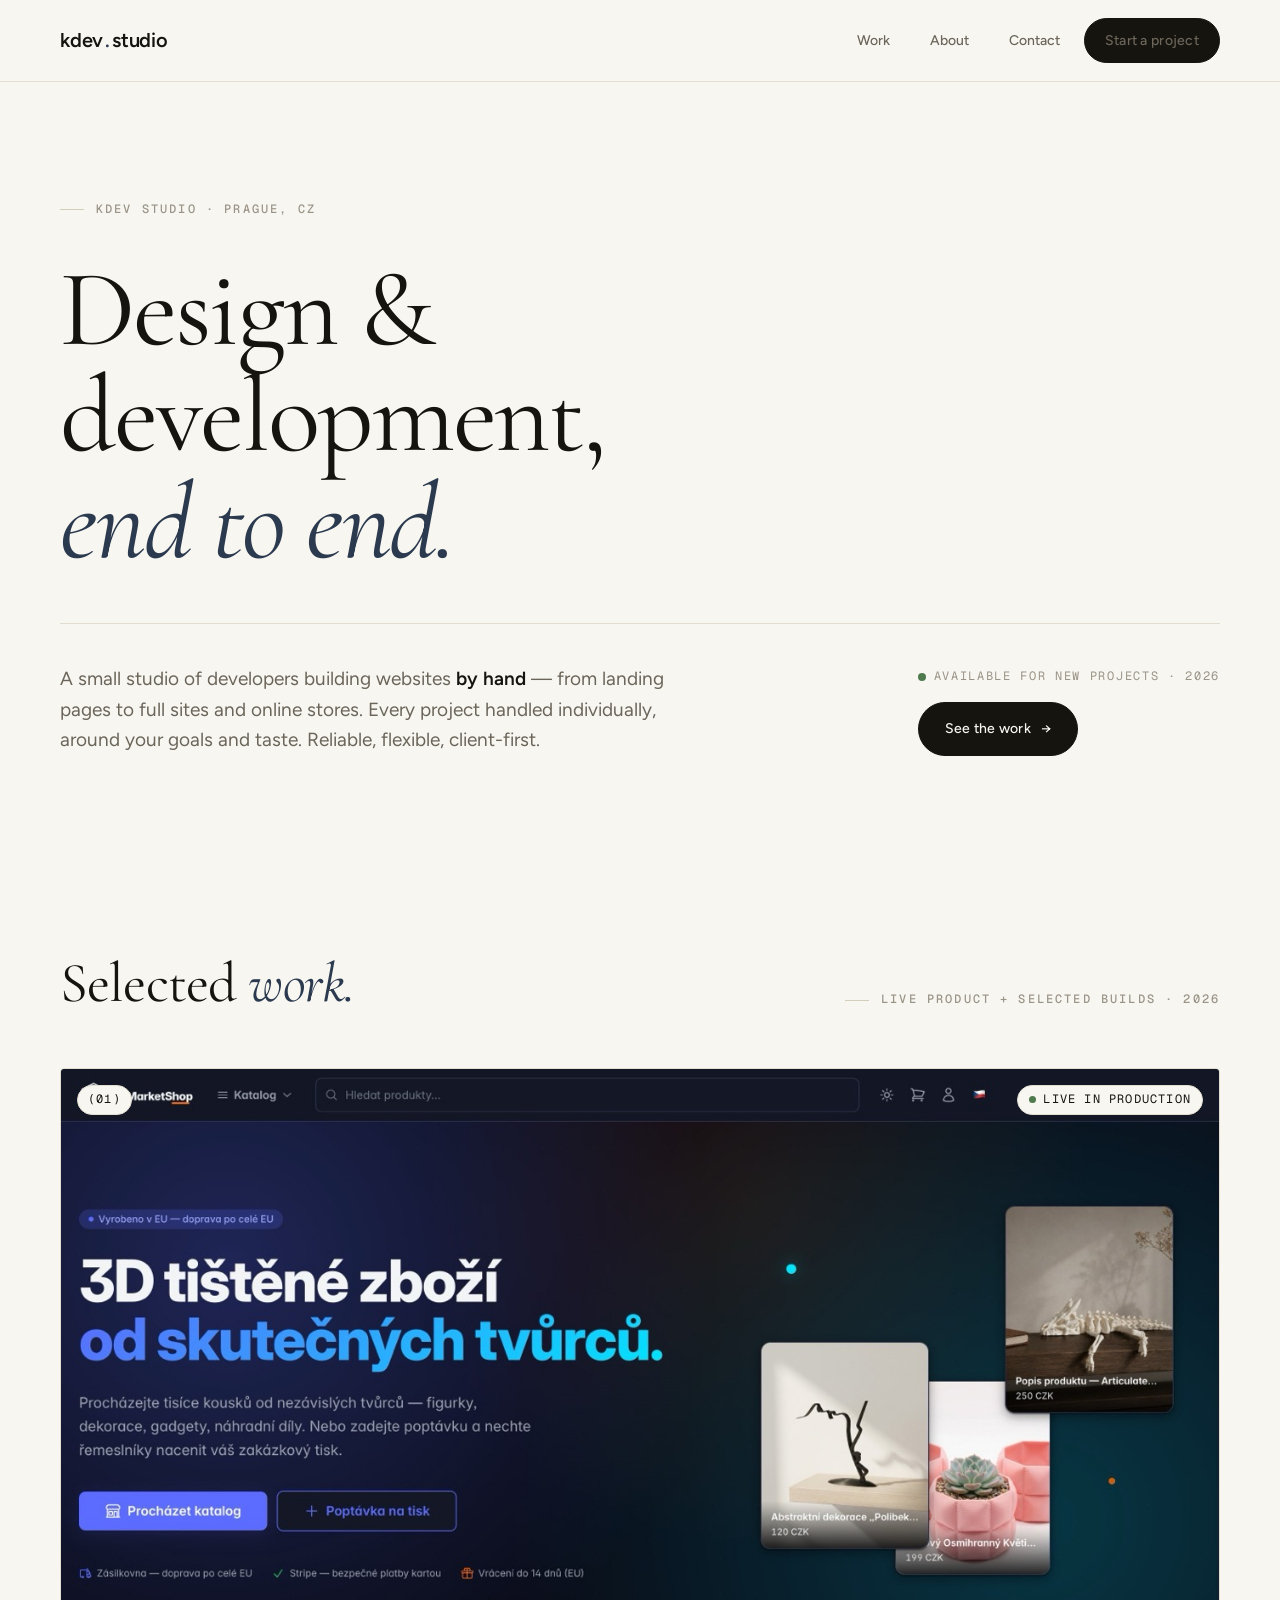
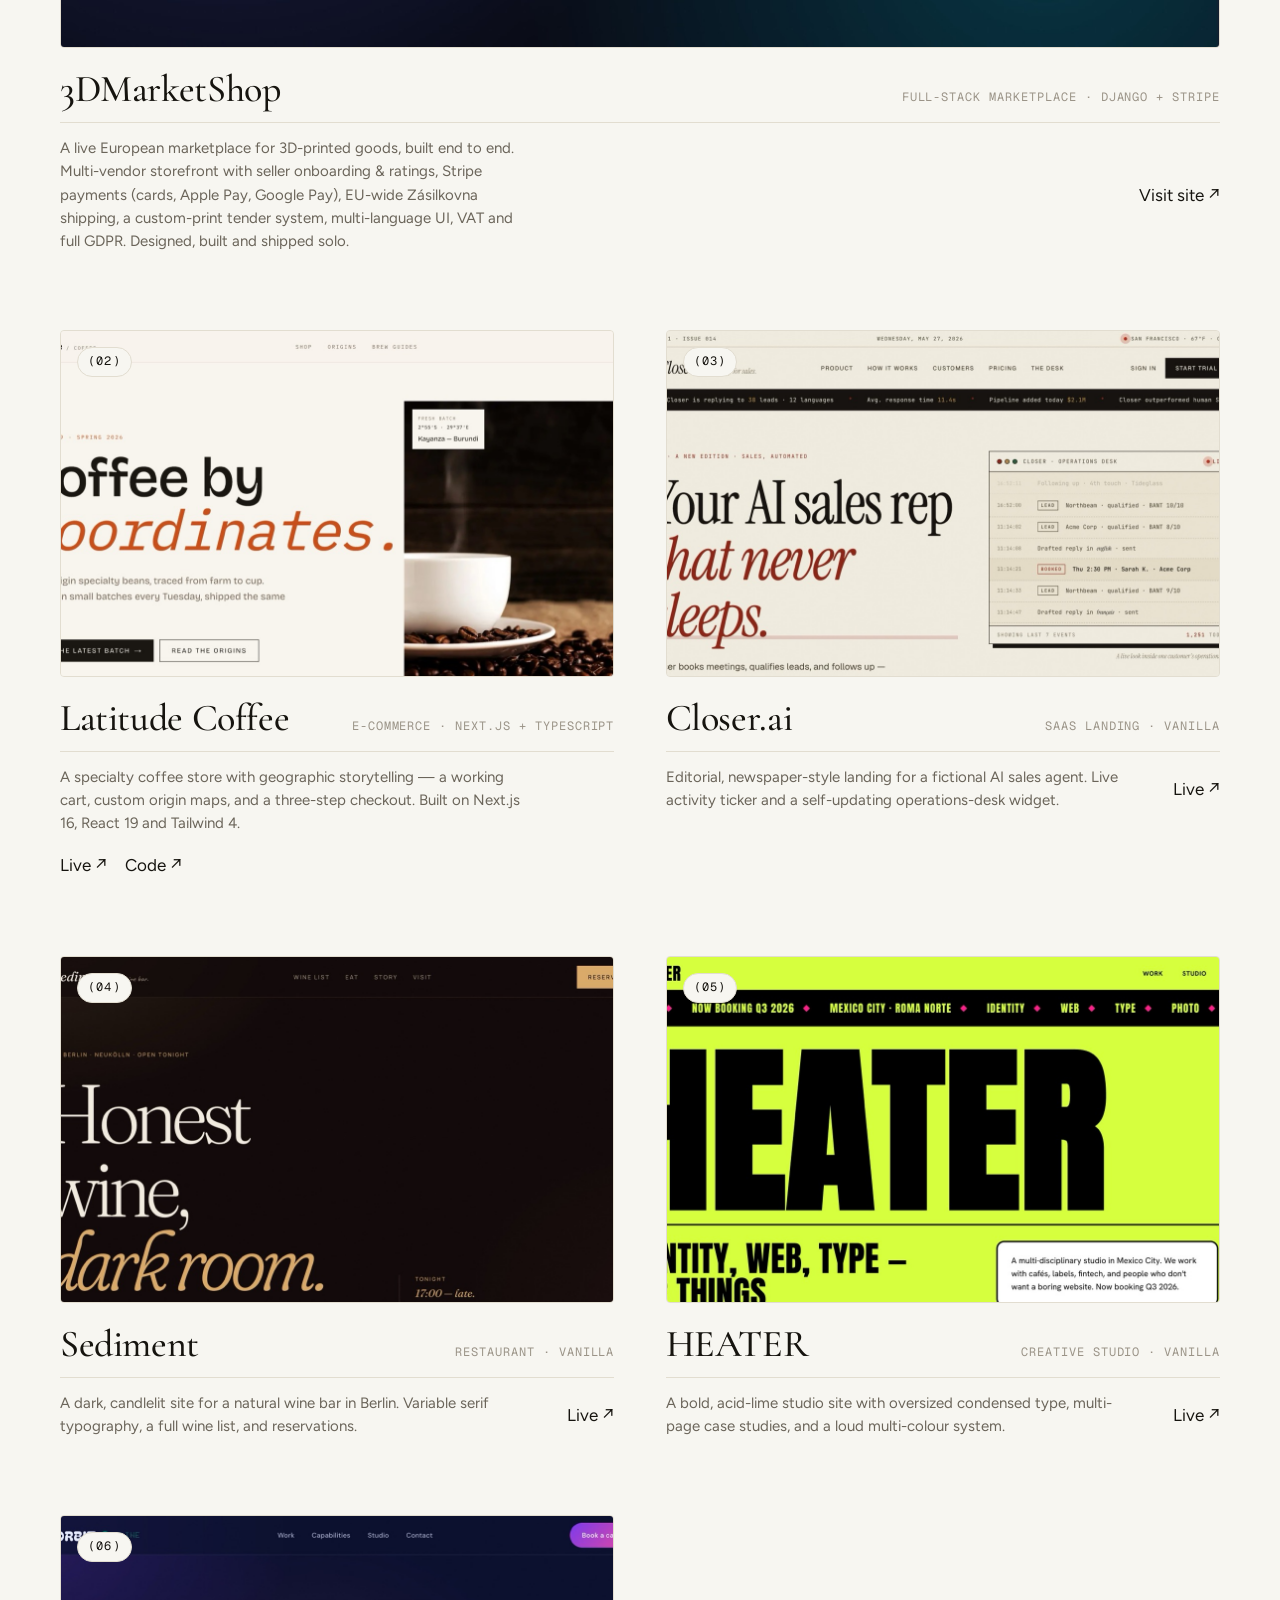
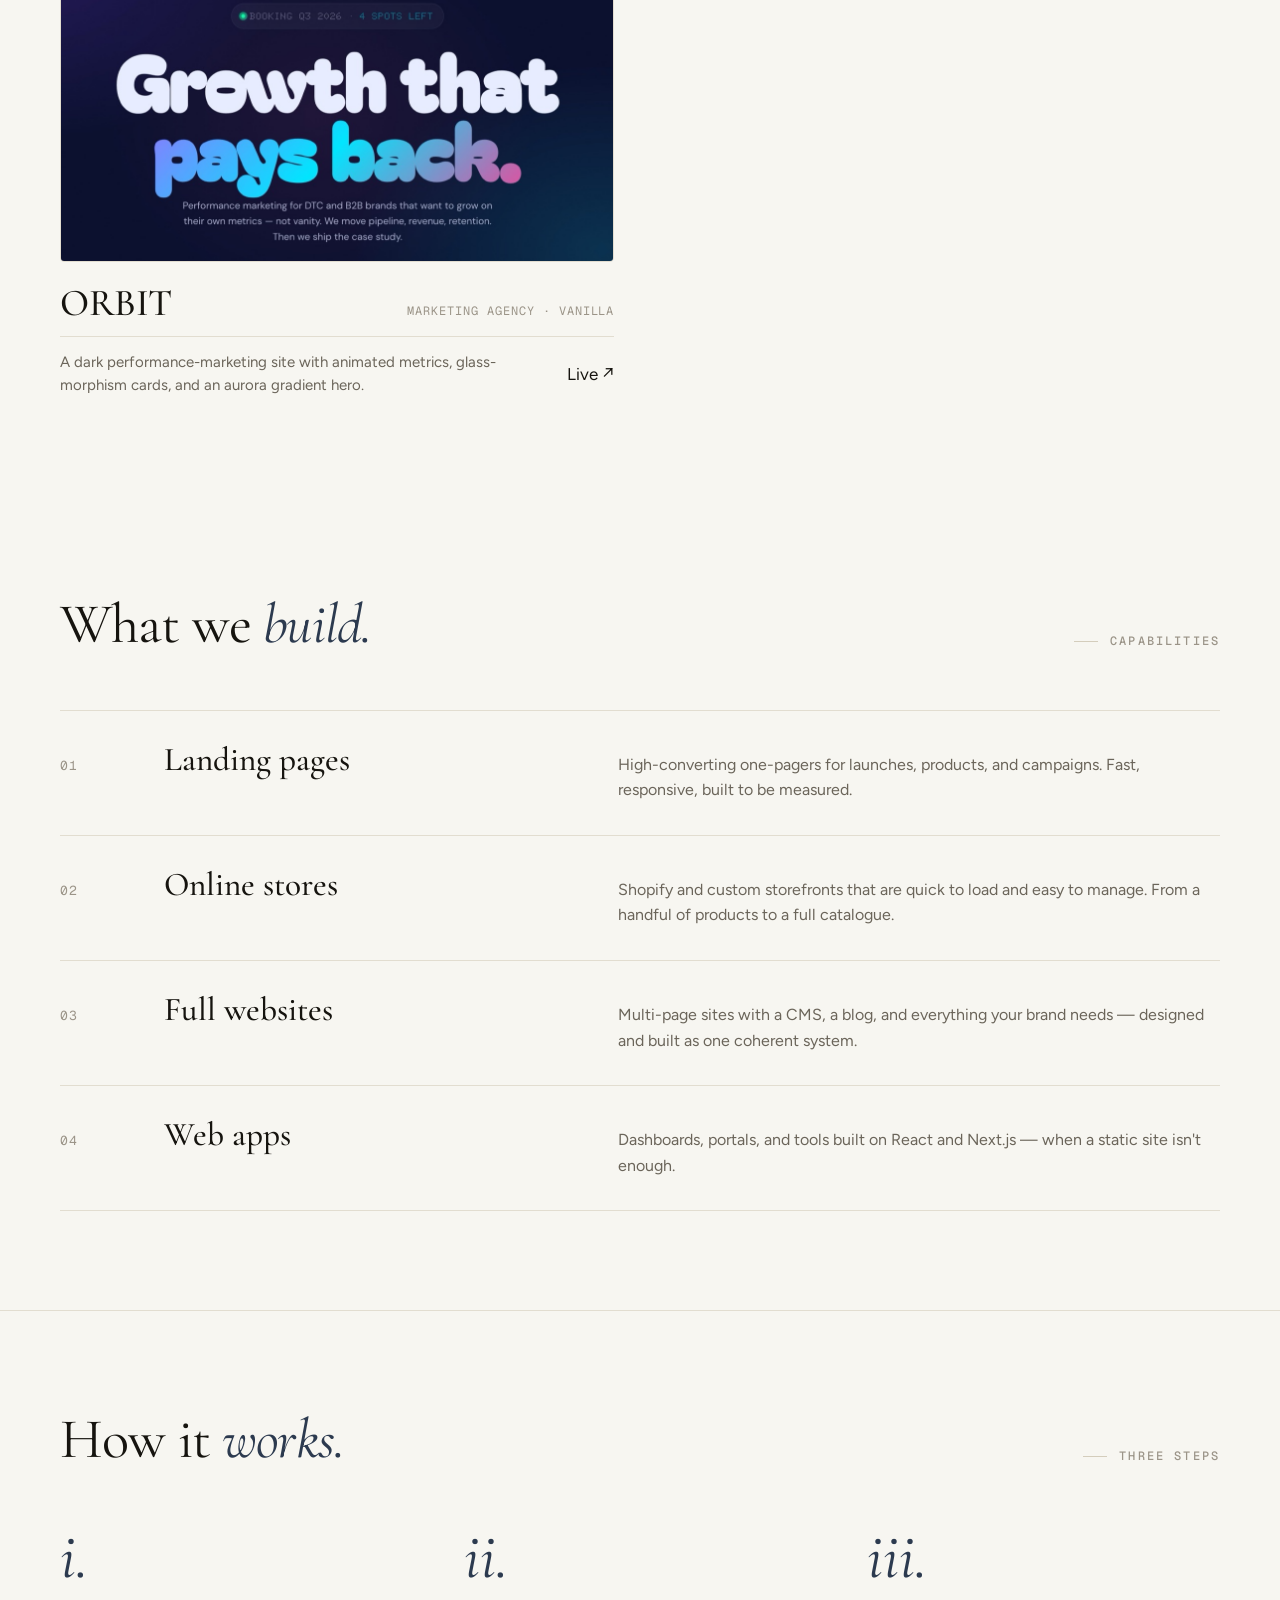
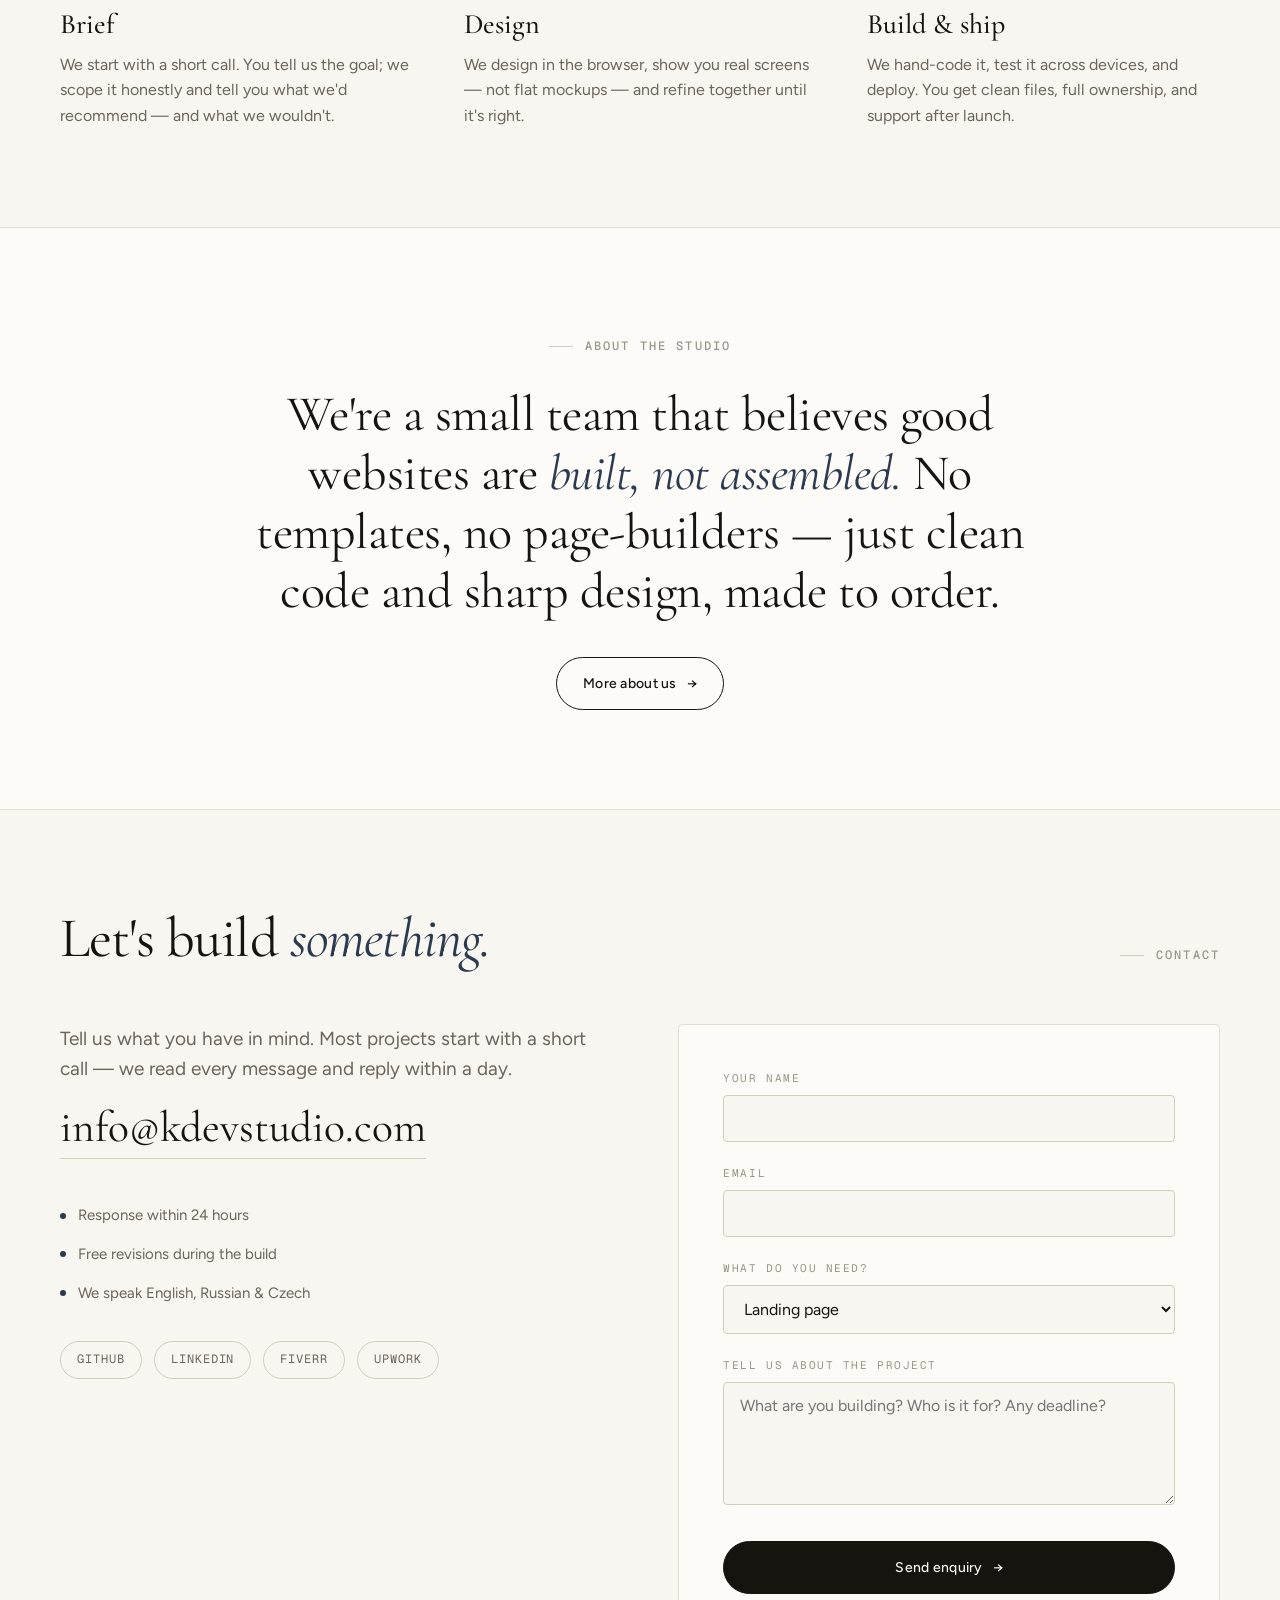
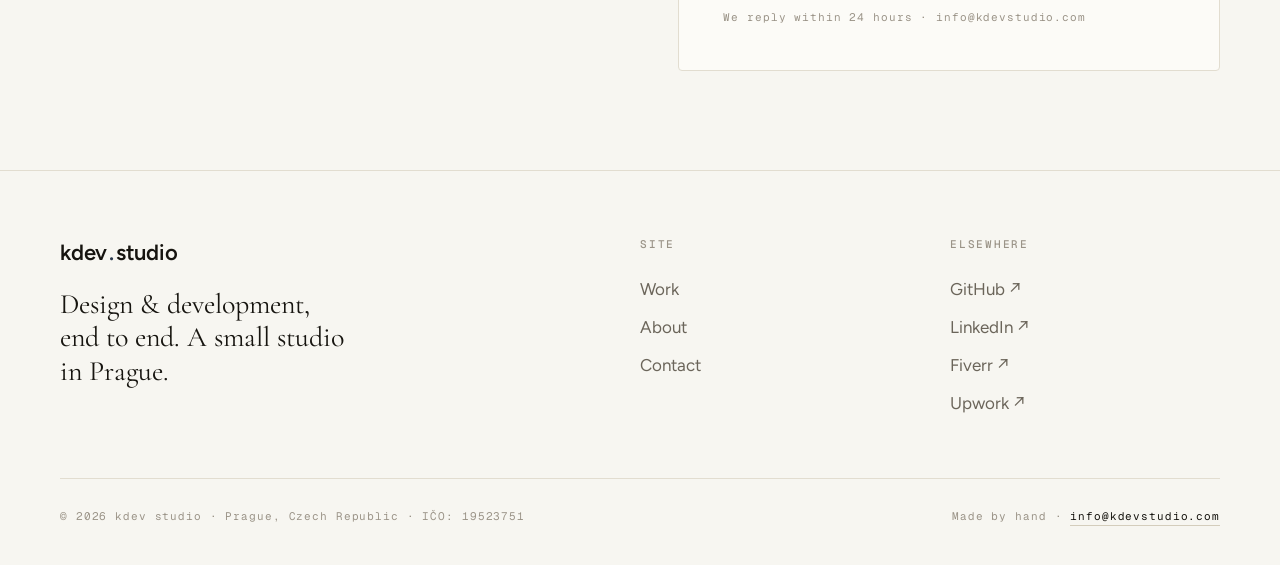
==== commit 98c639df: "add 3DMarketShop as flagship case + reposition as full-stack 3DMarketShop is a real, in-production m" ====
--- a/index.html
+++ b/index.html
@@ -77,16 +77,33 @@
       <div class="wrap">
         <header class="section__head">
           <h2 class="section__title">Selected <em>work.</em></h2>
-          <p class="eyebrow">Five projects · 2026</p>
+          <p class="eyebrow">Live product + selected builds · 2026</p>
         </header>
 
         <div class="cases">
 
-          <!-- CASE 01 — feature/wide -->
-          <a class="case case--wide" href="https://latitude-coffee.vercel.app/" target="_blank" rel="noopener">
-            <div class="case__frame">
-              <img class="case__img" src="assets/02-latitude.jpeg" alt="Latitude Coffee — e-commerce store homepage" loading="eager" />
+          <!-- FLAGSHIP — 3DMarketShop, real production marketplace -->
+          <a class="case case--wide" href="https://3dmarketshop.com" target="_blank" rel="noopener">
+            <div class="case__frame">
+              <img class="case__img" src="assets/06-3dmarketshop.jpeg" alt="3DMarketShop — 3D-printing marketplace homepage" loading="eager" />
               <span class="case__index">(01)</span>
+              <span class="case__badge"><span class="badge-dot"></span> Live in production</span>
+            </div>
+            <div class="case__meta">
+              <span class="case__name">3DMarketShop</span>
+              <span class="case__type">Full-stack marketplace · Django + Stripe</span>
+            </div>
+            <div class="case__foot">
+              <p class="case__desc">A live European marketplace for 3D-printed goods, built end to end. Multi-vendor storefront with seller onboarding &amp; ratings, Stripe payments (cards, Apple&nbsp;Pay, Google&nbsp;Pay), EU-wide Zásilkovna shipping, a custom-print tender system, multi-language UI, VAT and full GDPR. Designed, built and shipped solo.</p>
+              <span class="case__links"><span>Visit site ↗</span></span>
+            </div>
+          </a>
+
+          <!-- CASE 02 — Latitude -->
+          <a class="case" href="https://latitude-coffee.vercel.app/" target="_blank" rel="noopener">
+            <div class="case__frame">
+              <img class="case__img" src="assets/02-latitude.jpeg" alt="Latitude Coffee — e-commerce store homepage" />
+              <span class="case__index">(02)</span>
             </div>
             <div class="case__meta">
               <span class="case__name">Latitude Coffee</span>
@@ -101,11 +118,11 @@
             </div>
           </a>
 
-          <!-- CASE 02 -->
+          <!-- CASE 03 — Closer -->
           <a class="case" href="https://closer-ai-landing.vercel.app/" target="_blank" rel="noopener">
             <div class="case__frame">
               <img class="case__img" src="assets/01-closer.jpeg" alt="Closer.ai — AI SaaS landing page" />
-              <span class="case__index">(02)</span>
+              <span class="case__index">(03)</span>
             </div>
             <div class="case__meta">
               <span class="case__name">Closer.ai</span>
@@ -117,11 +134,11 @@
             </div>
           </a>
 
-          <!-- CASE 03 -->
+          <!-- CASE 04 — Sediment -->
           <a class="case" href="https://sediment-wine-bar-psi.vercel.app/" target="_blank" rel="noopener">
             <div class="case__frame">
               <img class="case__img" src="assets/03-sediment.jpeg" alt="Sediment — natural wine bar website" />
-              <span class="case__index">(03)</span>
+              <span class="case__index">(04)</span>
             </div>
             <div class="case__meta">
               <span class="case__name">Sediment</span>
@@ -133,11 +150,11 @@
             </div>
           </a>
 
-          <!-- CASE 04 -->
+          <!-- CASE 05 — HEATER -->
           <a class="case" href="https://heater-studio.vercel.app/" target="_blank" rel="noopener">
             <div class="case__frame">
               <img class="case__img" src="assets/04-heater.jpeg" alt="HEATER — creative studio website" />
-              <span class="case__index">(04)</span>
+              <span class="case__index">(05)</span>
             </div>
             <div class="case__meta">
               <span class="case__name">HEATER</span>
@@ -149,11 +166,11 @@
             </div>
           </a>
 
-          <!-- CASE 05 -->
+          <!-- CASE 06 — ORBIT -->
           <a class="case" href="https://heater-studio-l91k.vercel.app/" target="_blank" rel="noopener">
             <div class="case__frame">
               <img class="case__img" src="assets/05-orbit.jpeg" alt="ORBIT — performance marketing agency website" />
-              <span class="case__index">(05)</span>
+              <span class="case__index">(06)</span>
             </div>
             <div class="case__meta">
               <span class="case__name">ORBIT</span>
--- a/styles.css
+++ b/styles.css
@@ -388,6 +388,31 @@
   border: 1px solid var(--hair);
   padding: 4px 10px;
   border-radius: 999px;
+}
+
+/* "Live in production" badge — flagship only */
+.case__badge {
+  position: absolute;
+  top: 16px; right: 16px;
+  display: inline-flex;
+  align-items: center;
+  gap: 7px;
+  font-family: var(--mono);
+  font-size: 12px;
+  letter-spacing: 0.1em;
+  text-transform: uppercase;
+  color: var(--ink);
+  background: var(--paper);
+  border: 1px solid var(--hair);
+  padding: 4px 11px;
+  border-radius: 999px;
+}
+.case__badge .badge-dot {
+  width: 7px; height: 7px;
+  border-radius: 50%;
+  background: #4E7A4E;
+  box-shadow: 0 0 0 0 rgba(78,122,78,0.5);
+  animation: pulse 2.4s var(--ease) infinite;
 }
 
 .case__meta {
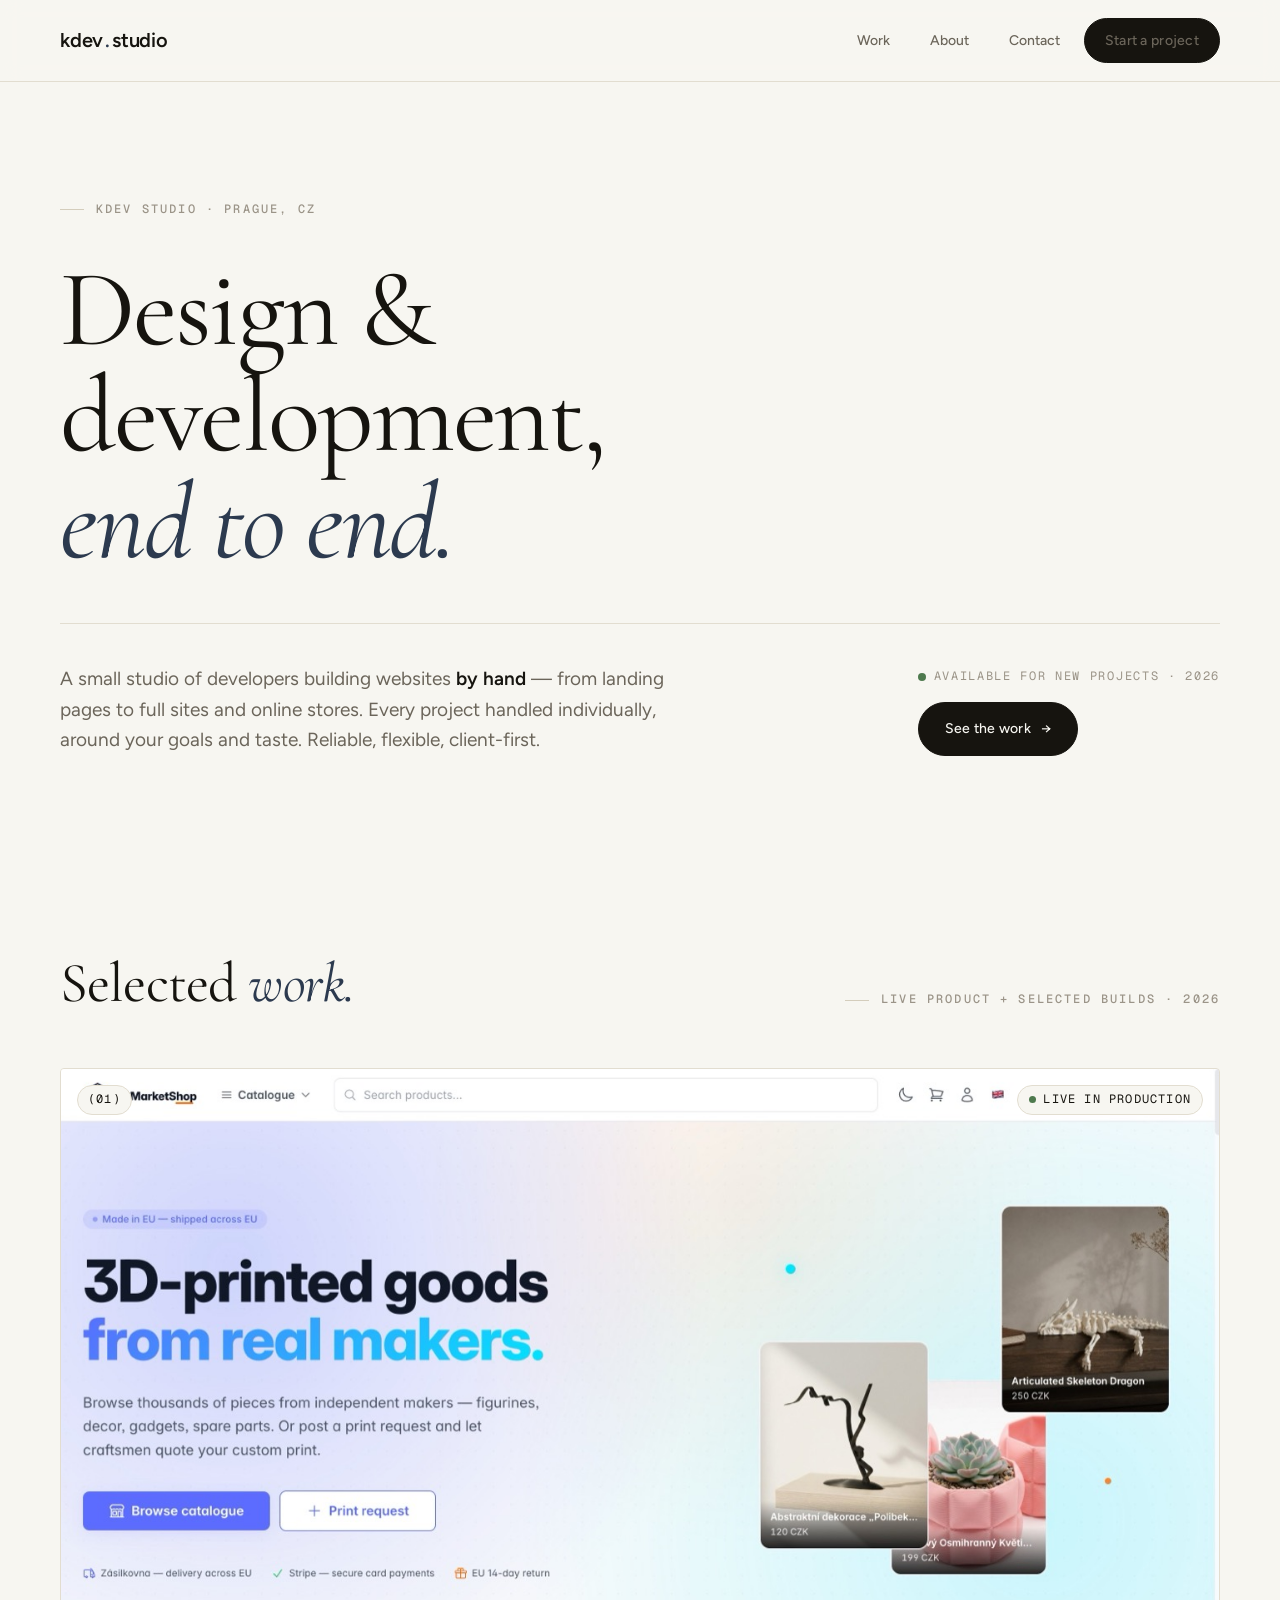
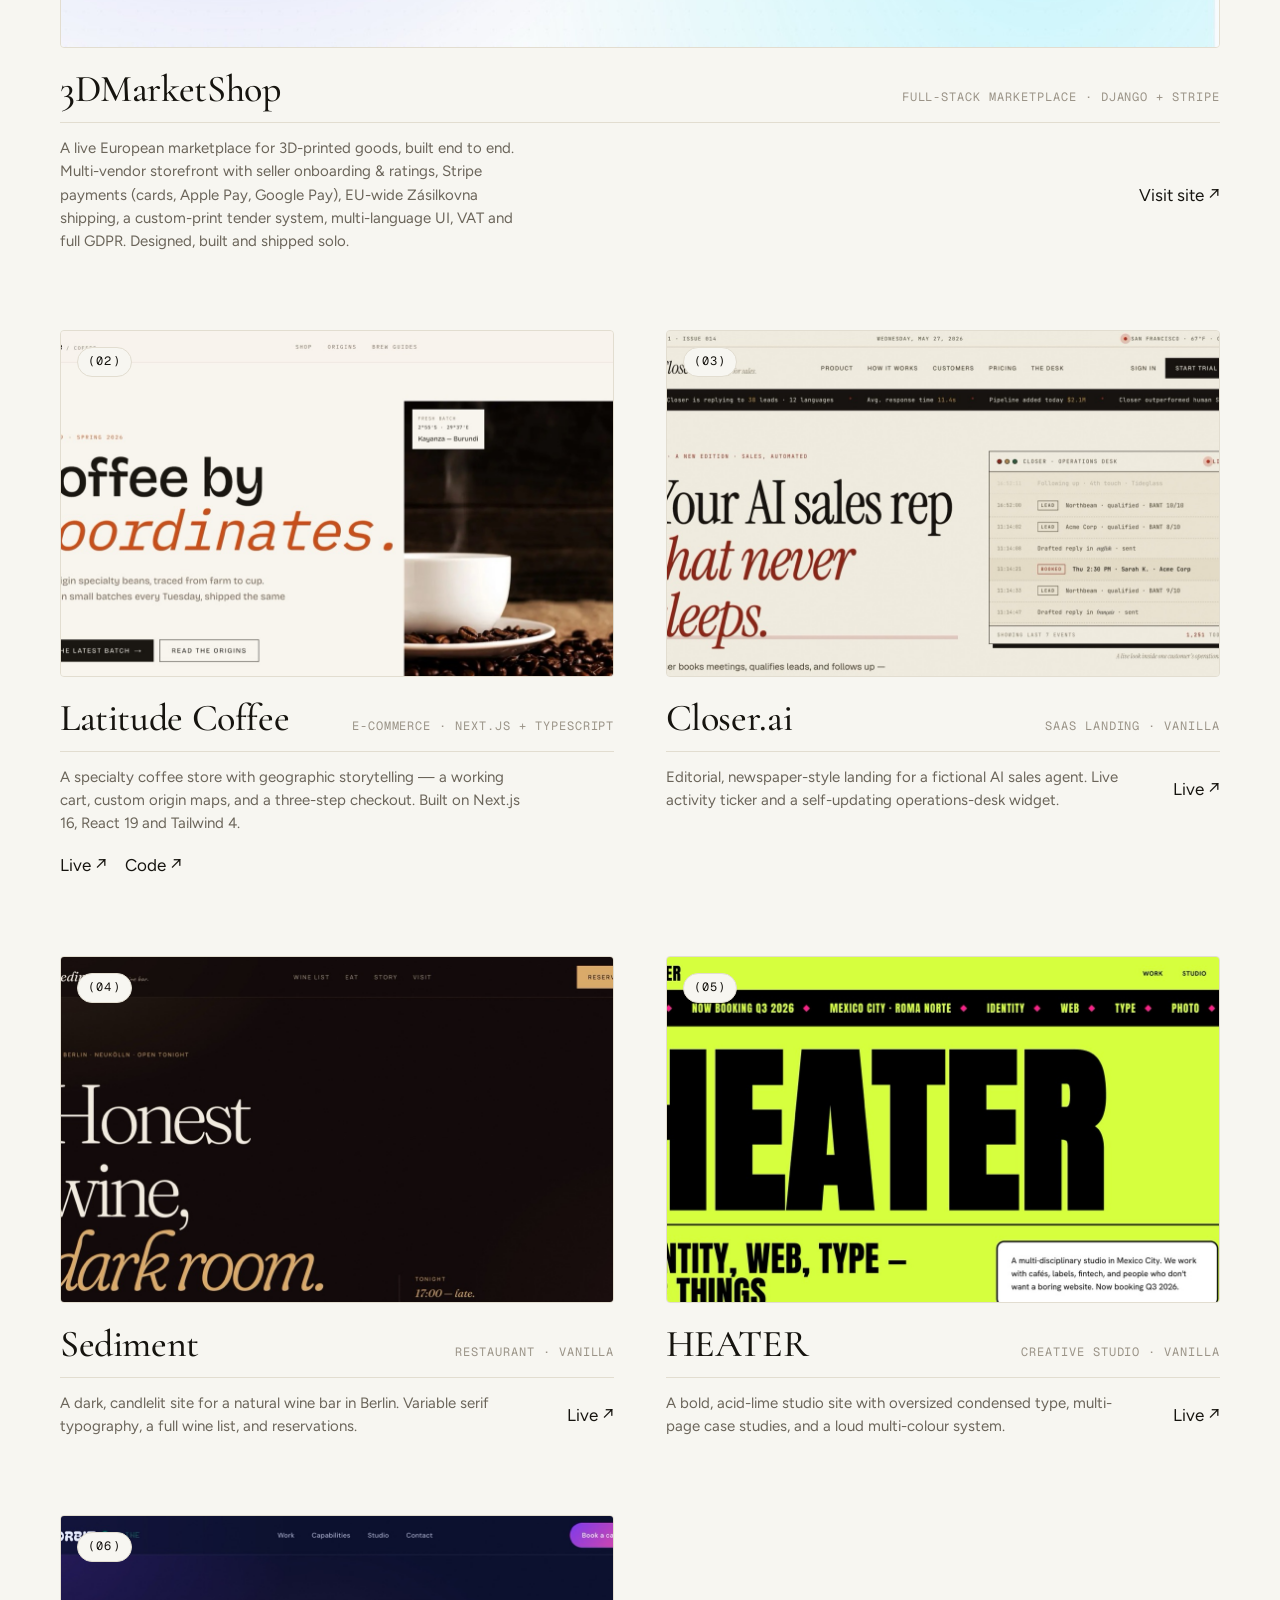
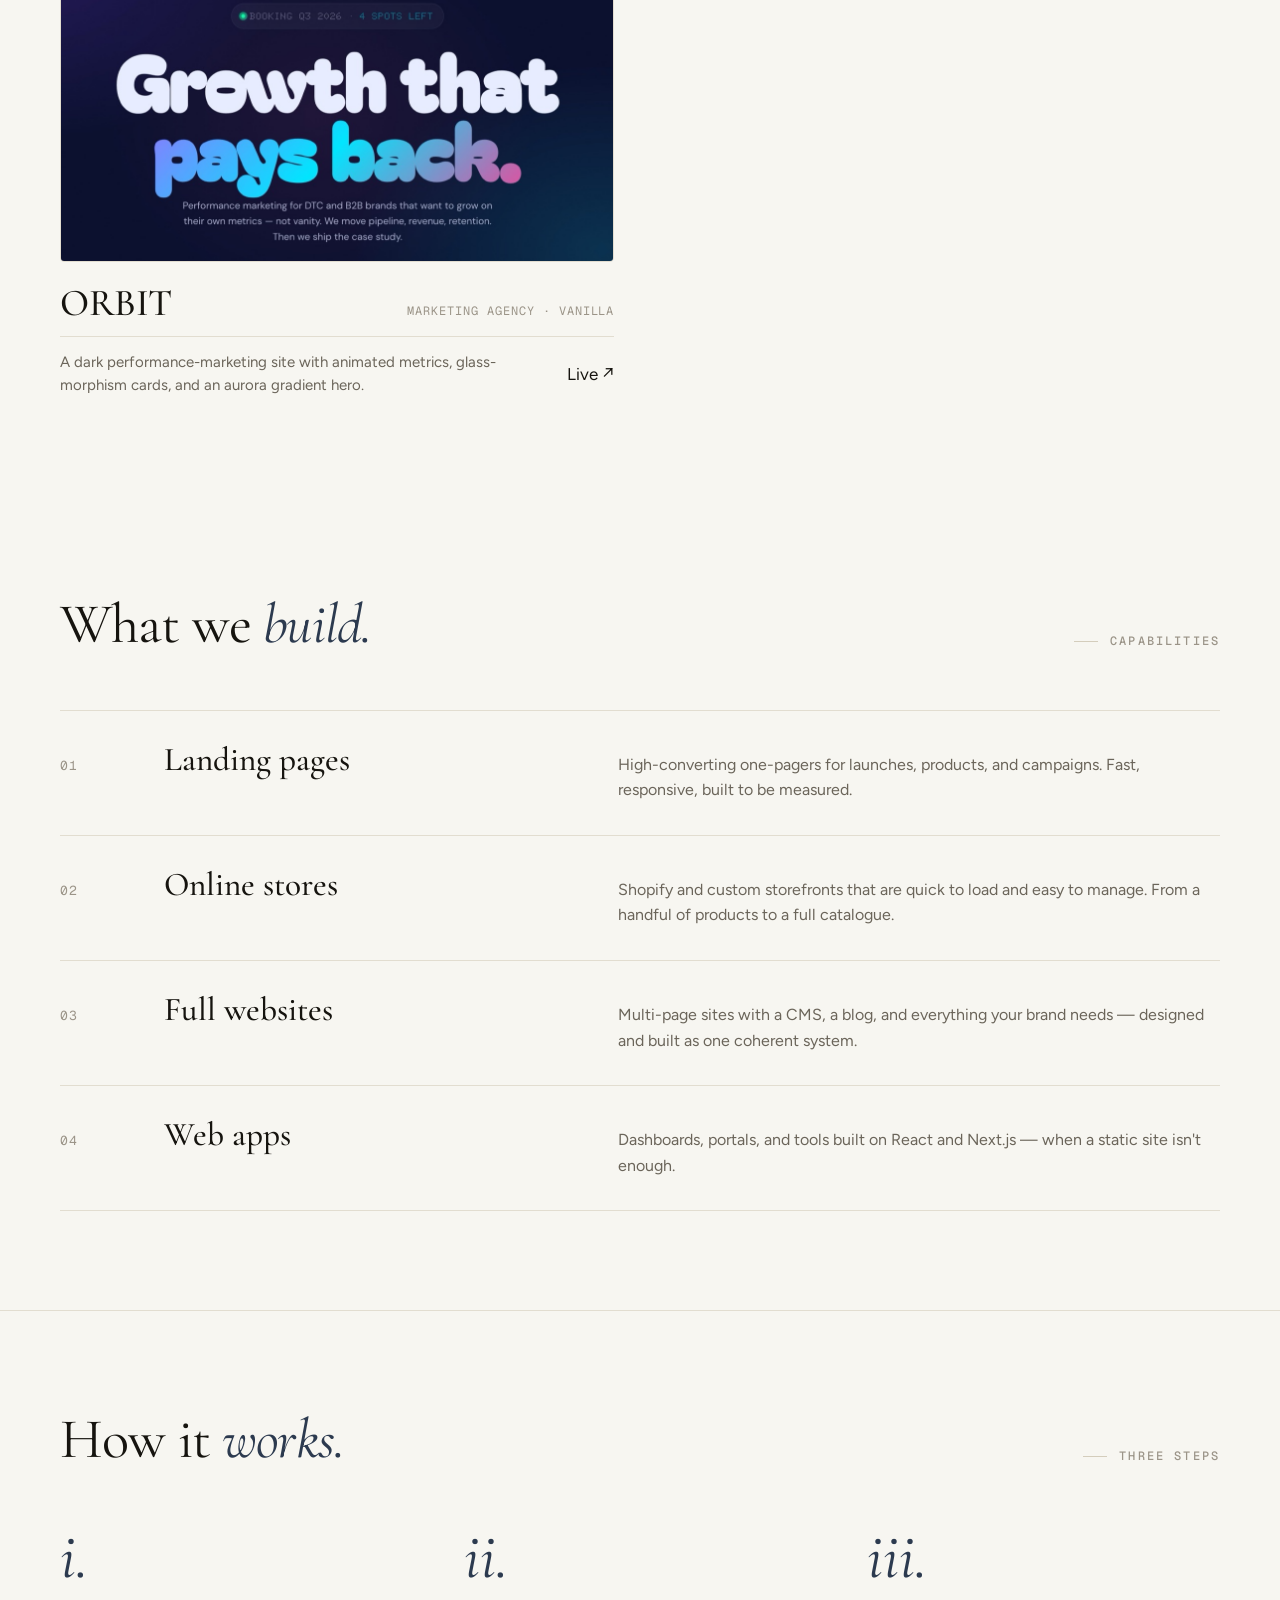
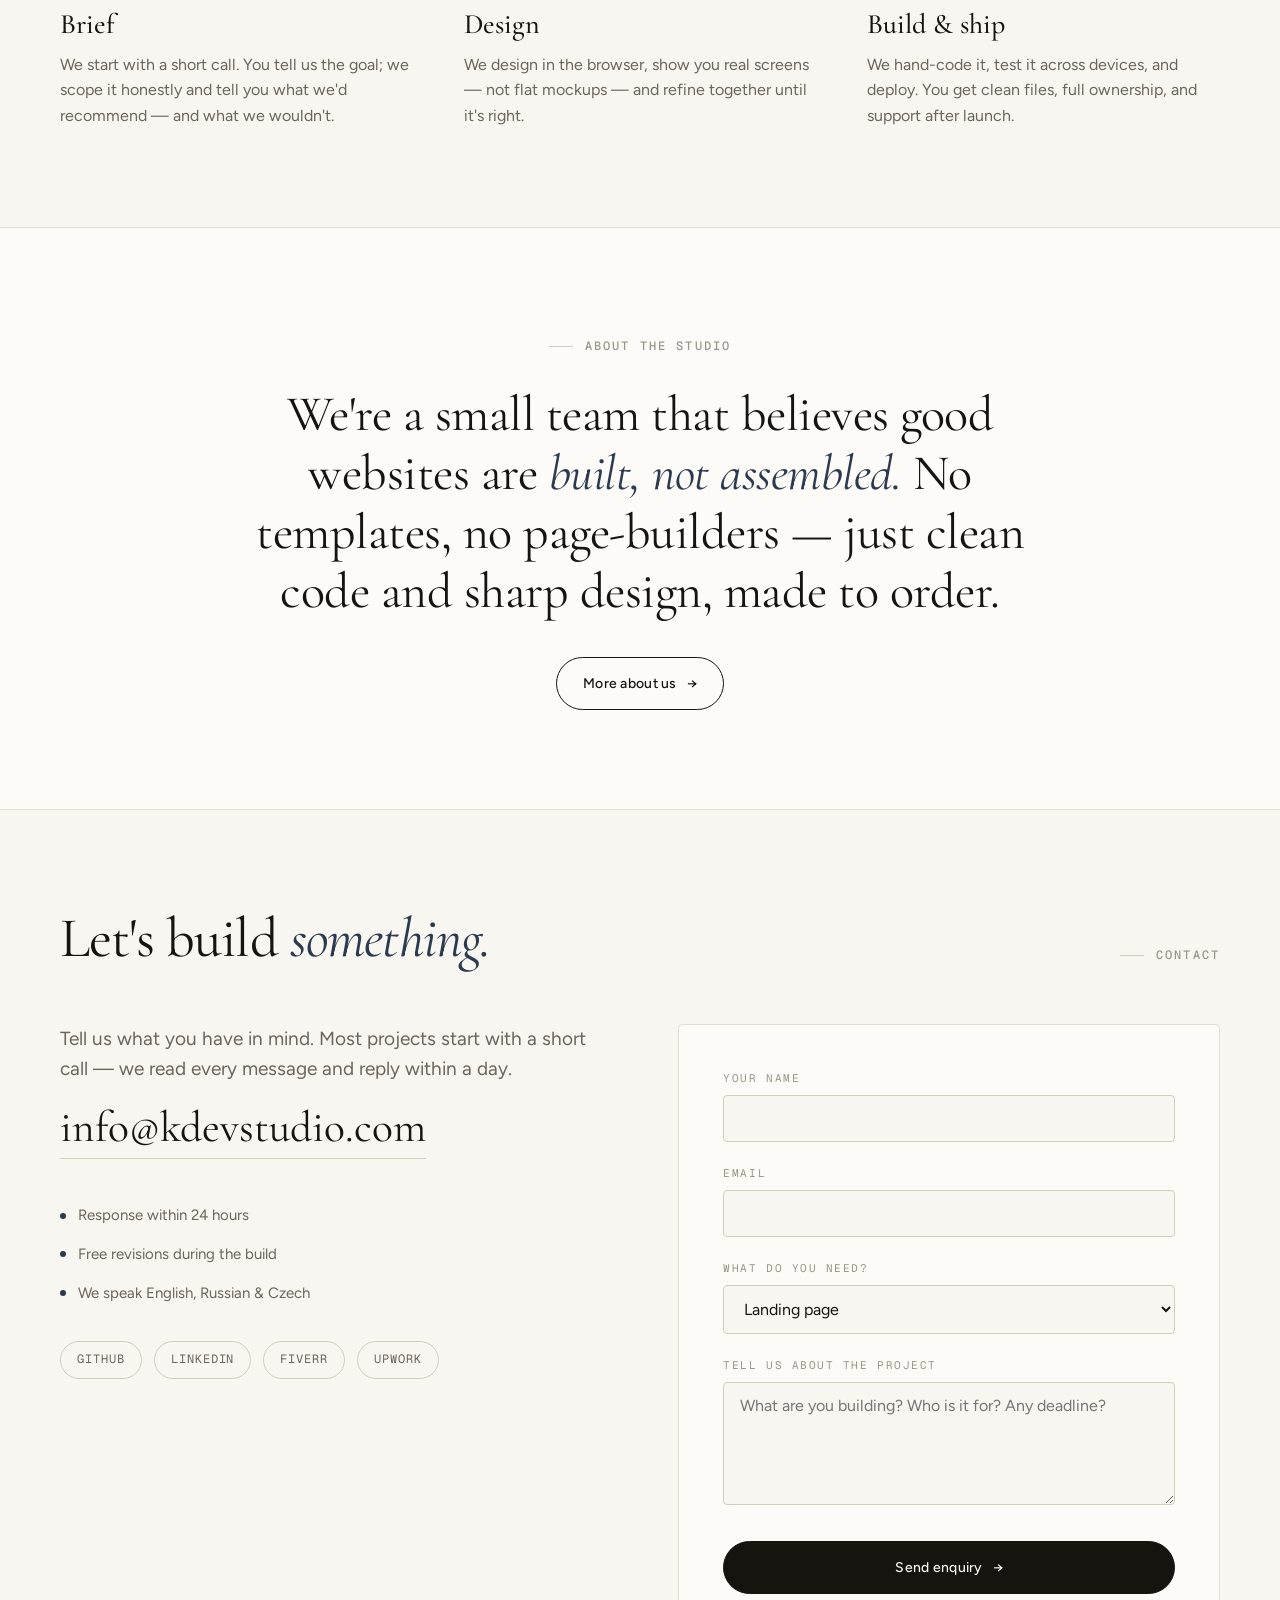
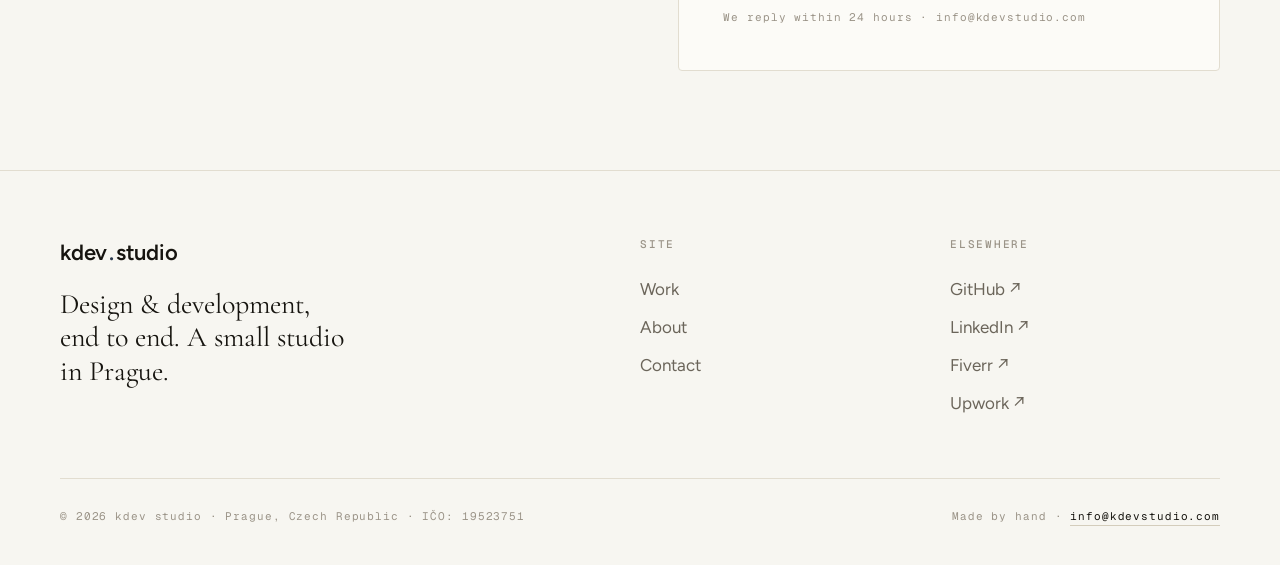
==== commit 449fa87c: "feat: connect Web3Forms access key — contact form now live Form submissions now deliver to info@kdev" ====
--- a/index.html
+++ b/index.html
@@ -288,9 +288,9 @@
             </div>
           </div>
 
-          <!-- Web3Forms form. Replace access_key value with the real key. -->
+          <!-- Web3Forms form. Access key connected → live (sends to info@kdevstudio.com). -->
           <form class="form" action="https://api.web3forms.com/submit" method="POST">
-            <input type="hidden" name="access_key" value="REPLACE_WITH_WEB3FORMS_KEY" />
+            <input type="hidden" name="access_key" value="356f926e-0e3f-4a22-ae4b-648e3dbfe3d0" />
             <input type="hidden" name="subject" value="New enquiry from kdevstudio.com" />
             <input type="hidden" name="from_name" value="kdev studio website" />
             <!-- honeypot -->
